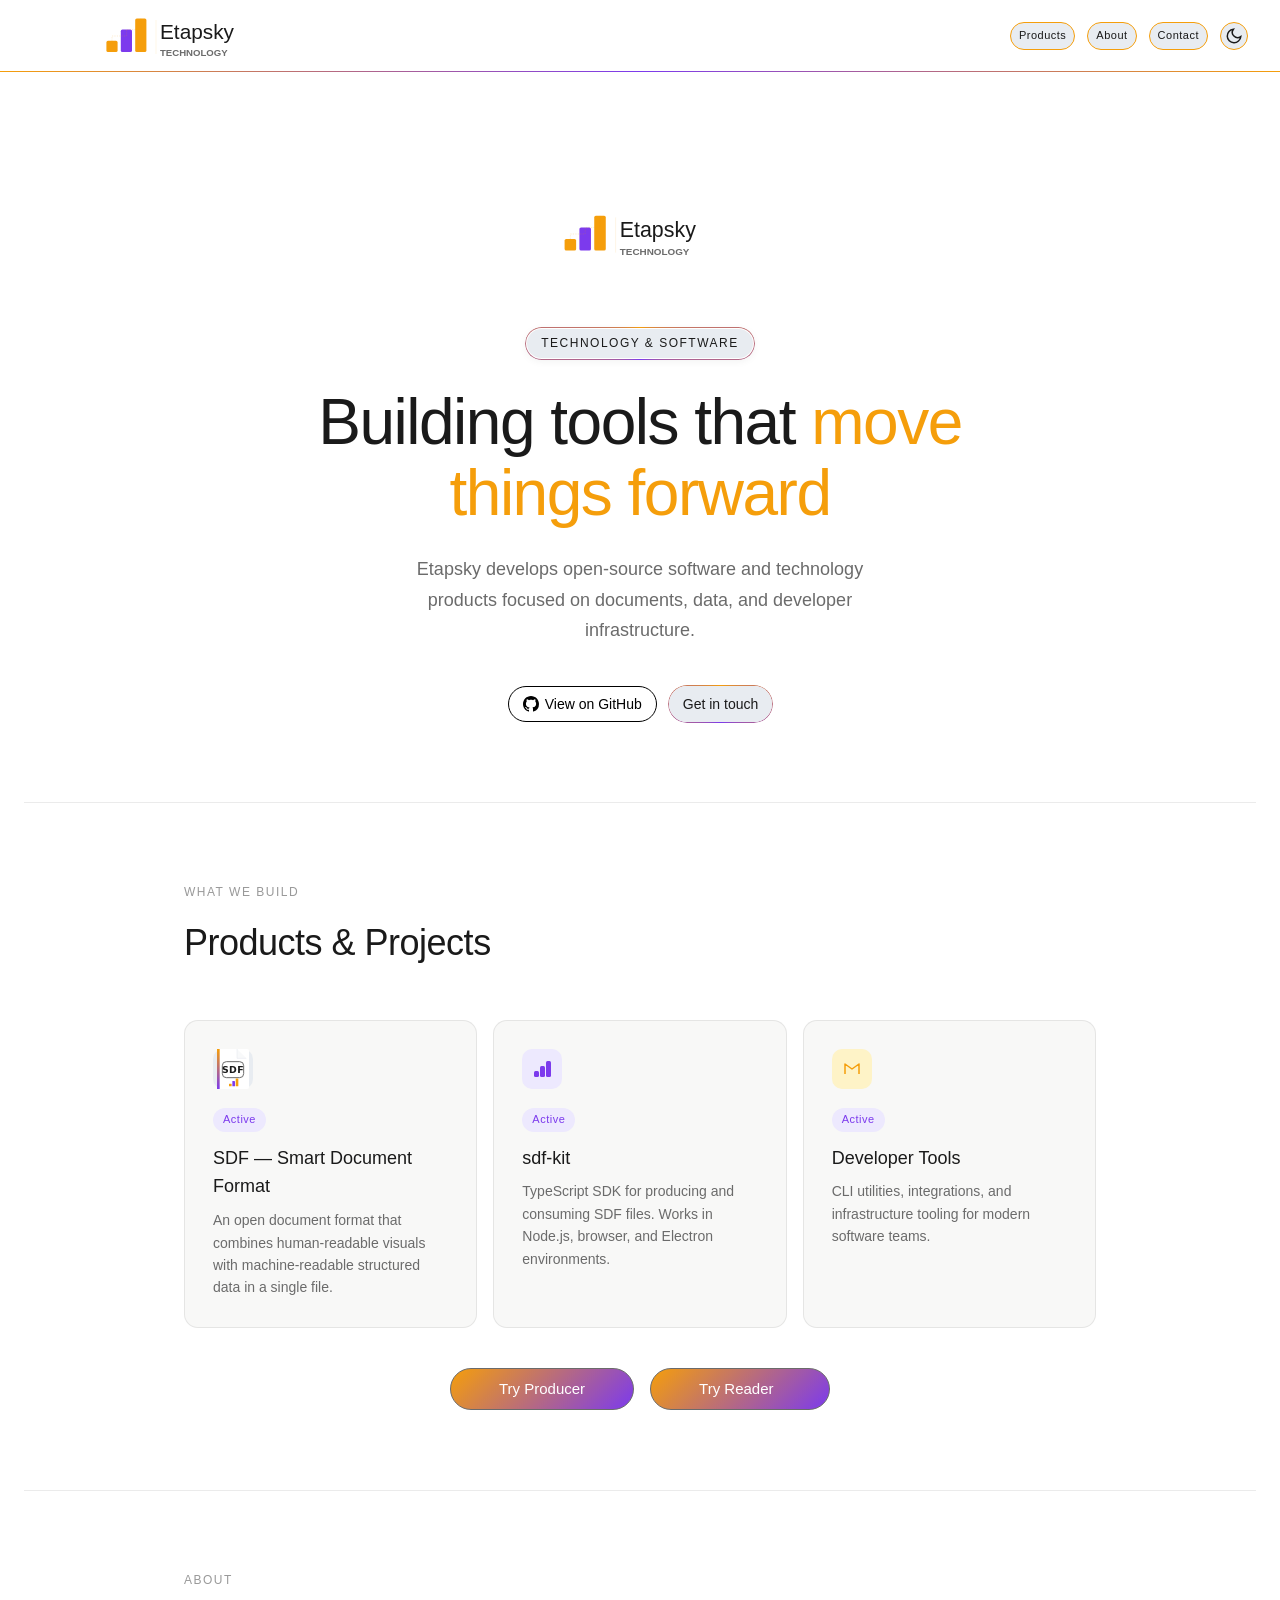
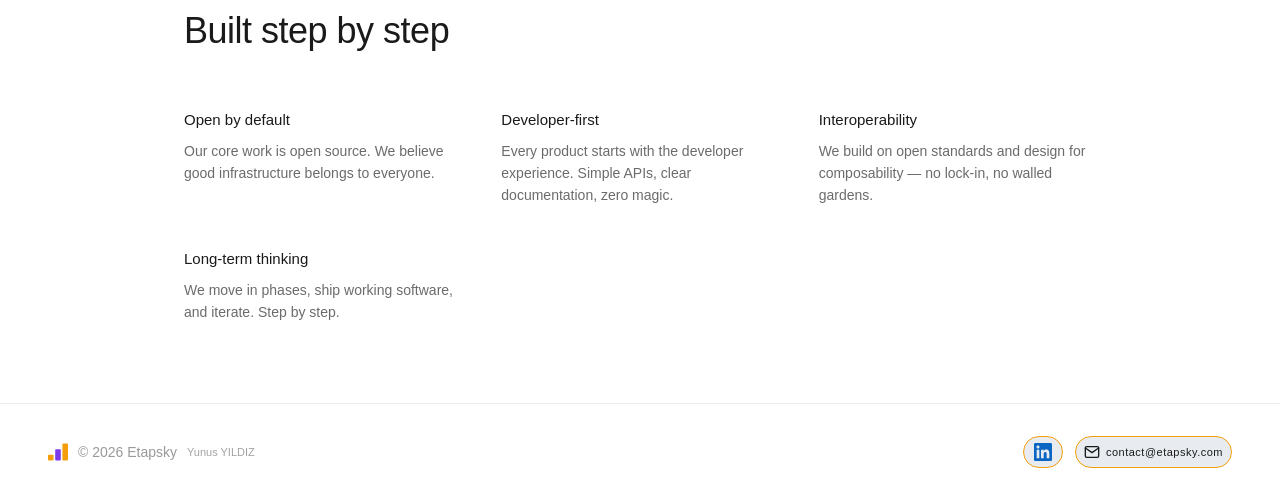
==== index.html @ ba8ec23f "feat: remove trade mark" ====
<!DOCTYPE html>
<html lang="en">
<head>
    <meta charset="UTF-8">
    <meta name="viewport" content="width=device-width, initial-scale=1.0">
    <link rel="icon" href="./assets/etapsky_mark.svg" type="image/svg+xml">
    <title>Etapsky — Technology</title>
    <script>
      (function(){var d=document.documentElement,k='etapsky-theme',s=localStorage.getItem(k),p=window.matchMedia('(prefers-color-scheme: dark)').matches;d.setAttribute('data-theme',s||(p?'dark':'light'));})();
    </script>
    <style>
        *, *::before, *::after { box-sizing: border-box; margin: 0; padding: 0; }

        @property --badge-angle {
            syntax: '<angle>';
            initial-value: 0deg;
            inherits: false;
        }

        :root {
            /* Brand: Yellow + Black + Violet */
            --primary: #F59E0B;
            --primary-light: #FEF3C7;
            --secondary: #7C3AED;
            --secondary-light: #EDE9FE;
            --accent: #0f0f0f;
            --gradient: linear-gradient(135deg, #F59E0B 0%, #7C3AED 100%);
            --gradient-subtle: linear-gradient(135deg, #FEF3C7 0%, #EDE9FE 100%);
            --brand-bg: #e8ecf1;
            --text: #1a1a1a;
            --text-secondary: #6b6b6b;
            --text-tertiary: #999;
            --border: rgba(0,0,0,0.08);
            --bg: #ffffff;
            --bg-secondary: #f8f8f7;
        }

        html[data-theme="dark"] {
            --primary: #FBBF24;
            --primary-light: #451A03;
            --secondary: #A78BFA;
            --secondary-light: #2E1065;
            --accent: #fafafa;
            --gradient: linear-gradient(135deg, #FBBF24 0%, #A78BFA 100%);
            --gradient-subtle: linear-gradient(135deg, #451A03 0%, #2E1065 100%);
            --brand-bg: #2a3142;
            --text: #e8e8e6;
            --text-secondary: #a0a09a;
            --text-tertiary: #666;
            --border: rgba(255,255,255,0.08);
            --bg: #111110;
            --bg-secondary: #1a1a19;
        }

        body {
            font-family: -apple-system, BlinkMacSystemFont, "Segoe UI", Helvetica, Arial, sans-serif;
            background: var(--bg);
            color: var(--text);
            line-height: 1.6;
            -webkit-font-smoothing: antialiased;
        }

        a { color: var(--primary); text-decoration: none; }
        a:hover { opacity: 0.8; }

        /* NAV */
        nav {
            display: flex;
            align-items: center;
            justify-content: space-between;
            padding: 0 32px;
            height: 72px;
            position: sticky;
            top: 0;
            background: transparent;
            z-index: 10;
        }
        nav::after {
            content: '';
            position: absolute;
            bottom: 0;
            left: 0;
            right: 0;
            height: 1px;
            background: linear-gradient(90deg, var(--primary), var(--secondary), var(--primary));
        }

        .nav-logo {
            display: flex;
            align-items: center;
            height: 120px;
            max-width: 280px;
        }
        .hero-logo {
            max-width: 280px;
            margin: 0 auto 32px;
            transform: translateX(-12px);
        }
        .hero-logo img {
            width: 100%;
            height: auto;
            display: block;
        }
        .nav-logo img,
        .nav-logo svg {
            height: 100%;
            width: auto;
            display: block;
        }

        .nav-wordmark {
            font-size: 18px;
            font-weight: 500;
            color: var(--text);
            letter-spacing: -0.3px;
        }
        .nav-tagline {
            font-size: 11px;
            font-weight: 500;
            letter-spacing: 1.5px;
            text-transform: uppercase;
            color: var(--text-tertiary);
            margin-left: 2px;
        }

        .nav-links {
            display: flex;
            align-items: center;
            gap: 12px;
        }

        .nav-links a {
            font-size: 11px;
            font-weight: 500;
            letter-spacing: 0.5px;
            color: var(--text);
            background: var(--brand-bg);
            padding: 4px 8px;
            border-radius: 9999px;
            border: 1px solid var(--primary);
            text-decoration: none;
            transition: border-color 0.15s, color 0.15s;
        }
        .nav-links a:hover {
            border-color: var(--secondary);
            color: var(--primary);
        }

        .theme-toggle {
            display: flex;
            align-items: center;
            justify-content: center;
            width: 28px;
            height: 28px;
            padding: 0;
            border: 1px solid var(--primary);
            border-radius: 9999px;
            background: var(--brand-bg);
            color: var(--text);
            cursor: pointer;
            transition: border-color 0.15s, color 0.15s;
        }
        .theme-toggle:hover {
            border-color: var(--secondary);
            color: var(--primary);
        }
        .theme-toggle svg {
            width: 18px;
            height: 18px;
        }
        .theme-toggle .icon-sun { display: none; }
        .theme-toggle .icon-moon { display: block; }
        html[data-theme="dark"] .theme-toggle .icon-sun { display: block; }
        html[data-theme="dark"] .theme-toggle .icon-moon { display: none; }

        .nav-cta {
            font-size: 11px;
            font-weight: 500;
            letter-spacing: 0.5px;
            color: var(--text) !important;
            background: var(--brand-bg) !important;
            padding: 4px 8px;
            border-radius: 9999px;
            border: 1px solid var(--primary);
            text-decoration: none;
            transition: border-color 0.15s, color 0.15s;
        }

        .nav-cta:hover {
            border-color: var(--secondary) !important;
            color: var(--primary) !important;
            opacity: 1;
        }

        /* HERO */
        .hero {
            max-width: 760px;
            margin: 0 auto;
            padding: 100px 24px 80px;
            text-align: center;
        }

        .hero-badge-wrap {
            display: inline-block;
            position: relative;
            margin-bottom: 28px;
            padding: 1px;
            border-radius: 99px;
            background: var(--bg);
            appearance: none;
            outline: none;
            box-shadow: 0 2px 8px rgba(0,0,0,0.06);
        }
        .hero-badge-wrap::before {
            content: '';
            position: absolute;
            inset: -1px;
            border-radius: 99px;
            padding: 1px;
            box-sizing: border-box;
            background: conic-gradient(from var(--badge-angle), var(--primary), var(--secondary), var(--primary));
            -webkit-mask: linear-gradient(#fff 0 0) content-box, linear-gradient(#fff 0 0);
            -webkit-mask-composite: xor;
            mask: linear-gradient(#fff 0 0) content-box, linear-gradient(#fff 0 0);
            mask-composite: exclude;
            animation: badge-border-flow 6s ease-in-out infinite;
            z-index: 0;
        }
        .hero-badge-wrap:focus {
            outline: none;
        }
        .hero-badge {
            position: relative;
            z-index: 1;
            display: inline-block;
            font-size: 12px;
            font-weight: 500;
            letter-spacing: 1.5px;
            text-transform: uppercase;
            color: var(--text);
            background: var(--brand-bg);
            padding: 5px 14px;
            border-radius: 99px;
            border: none;
            appearance: none;
            outline: none;
        }
        .hero-badge:focus {
            outline: none;
        }
        html[data-theme="dark"] .hero-badge-wrap {
            box-shadow: 0 2px 8px rgba(0,0,0,0.2);
        }
        @keyframes badge-border-flow {
            0% { transform: rotate(0deg); --badge-angle: 0deg; }
            30% { transform: rotate(360deg); --badge-angle: 0deg; }
            60% { transform: rotate(360deg); --badge-angle: 360deg; }
            100% { transform: rotate(720deg); --badge-angle: 720deg; }
        }

        .hero h1 {
            font-size: clamp(36px, 6vw, 64px);
            font-weight: 500;
            line-height: 1.12;
            letter-spacing: -1.5px;
            color: var(--text);
            margin-bottom: 24px;
        }

        .hero h1 span { color: var(--primary); }

        .hero p {
            font-size: 18px;
            color: var(--text-secondary);
            max-width: 520px;
            margin: 0 auto 40px;
            line-height: 1.7;
        }

        .hero-actions {
            display: flex;
            gap: 12px;
            justify-content: center;
            flex-wrap: wrap;
        }

        .btn-primary {
            display: inline-flex;
            align-items: center;
            gap: 6px;
            font-size: 14px;
            font-weight: 500;
            color: var(--bg);
            background: var(--gradient);
            padding: 6px 14px;
            border-radius: 9999px;
        }
        .btn-github {
            color: #000;
            background: #fff;
            border: 1px solid #000;
        }
        .btn-github svg { fill: #000; }
        .btn-github:hover {
            color: #000;
            background: #f5f5f5;
            border-color: #000;
        }
        html[data-theme="dark"] .btn-github {
            color: #fff;
            background: #1a1a1a;
            border-color: #fff;
        }
        html[data-theme="dark"] .btn-github svg { fill: #fff; }
        html[data-theme="dark"] .btn-github:hover {
            color: #fff;
            background: #2a2a2a;
            border-color: #fff;
        }

        .btn-secondary-wrap {
            display: inline-flex;
            position: relative;
        }
        .btn-secondary-wrap::before {
            content: '';
            position: absolute;
            inset: -1px;
            border-radius: 9999px;
            padding: 1px;
            box-sizing: border-box;
            background: conic-gradient(var(--primary), var(--secondary), var(--primary));
            -webkit-mask: linear-gradient(#fff 0 0) content-box, linear-gradient(#fff 0 0);
            -webkit-mask-composite: xor;
            mask: linear-gradient(#fff 0 0) content-box, linear-gradient(#fff 0 0);
            mask-composite: exclude;
            z-index: 0;
        }
        .btn-secondary {
            position: relative;
            z-index: 1;
            display: inline-flex;
            align-items: center;
            gap: 6px;
            font-size: 14px;
            font-weight: 400;
            color: var(--text);
            background: var(--brand-bg);
            border: none;
            padding: 6px 14px;
            border-radius: 9999px;
            text-decoration: none;
        }
        .btn-secondary:hover {
            color: var(--primary);
        }

        /* PRODUCTS */
        .section {
            max-width: 960px;
            margin: 0 auto;
            padding: 80px 24px;
        }

        .section-label {
            font-size: 12px;
            font-weight: 500;
            letter-spacing: 1.5px;
            text-transform: uppercase;
            color: var(--text-tertiary);
            margin-bottom: 12px;
        }

        .section-title {
            font-size: clamp(24px, 4vw, 36px);
            font-weight: 500;
            letter-spacing: -0.5px;
            margin-bottom: 48px;
            color: var(--text);
        }

        .products-grid {
            display: grid;
            grid-template-columns: repeat(auto-fit, minmax(280px, 1fr));
            gap: 16px;
        }

        .product-card {
            border: 1px solid var(--border);
            border-radius: 14px;
            padding: 28px;
            background: var(--bg-secondary);
            transition: border-color 0.15s;
        }

        .product-card:hover { border-color: var(--primary); }

        .product-icon {
            width: 40px;
            height: 40px;
            border-radius: 10px;
            margin-bottom: 16px;
            display: flex;
            align-items: center;
            justify-content: center;
        }

        .product-icon.primary { background: var(--primary-light); }
        .product-icon.secondary  { background: var(--secondary-light); }
        .product-icon.product-icon-sdf { background: var(--brand-bg); }

        .product-tag {
            display: inline-block;
            font-size: 11px;
            font-weight: 500;
            letter-spacing: 0.5px;
            padding: 3px 10px;
            border-radius: 99px;
            margin-bottom: 12px;
        }

        .product-tag.soon {
            background: var(--bg);
            border: 1px solid var(--border);
            color: var(--text-tertiary);
        }

        .product-tag.active {
            background: var(--secondary-light);
            color: var(--secondary);
        }

        .product-card h3 {
            font-size: 18px;
            font-weight: 500;
            margin-bottom: 8px;
            color: var(--text);
        }

        .product-card p {
            font-size: 14px;
            color: var(--text-secondary);
            line-height: 1.6;
        }

        .products-actions {
            margin-top: 40px;
            display: flex;
            gap: 16px;
            justify-content: center;
            flex-wrap: wrap;
        }

        .products-actions .btn-demo {
            padding: 8px 48px;
            font-size: 15px;
            font-weight: 500;
            min-width: 180px;
            border: 1px solid var(--text-secondary);
        }

        /* DIVIDER */
        .divider {
            border: none;
            border-top: 1px solid var(--border);
            margin: 0 24px;
        }

        /* VALUES */
        .values-grid {
            display: grid;
            grid-template-columns: repeat(auto-fit, minmax(220px, 1fr));
            gap: 40px;
        }

        .value h4 {
            font-size: 15px;
            font-weight: 500;
            margin-bottom: 8px;
            color: var(--text);
        }

        .value p {
            font-size: 14px;
            color: var(--text-secondary);
            line-height: 1.6;
        }

        /* FOOTER */
        footer {
            border-top: 1px solid var(--border);
            padding: 32px 48px;
            display: flex;
            align-items: center;
            justify-content: space-between;
            flex-wrap: wrap;
            gap: 16px;
        }

        .footer-left {
            display: flex;
            align-items: center;
            gap: 10px;
            font-size: 14px;
            color: var(--text-tertiary);
        }
        .footer-by {
            font-size: 11px;
            font-weight: 400;
            opacity: 0.9;
        }

        .footer-links {
            display: flex;
            gap: 12px;
        }

        .footer-links a {
            display: inline-flex;
            align-items: center;
            gap: 6px;
            font-size: 11px;
            font-weight: 500;
            letter-spacing: 0.5px;
            color: var(--text);
            background: var(--brand-bg);
            padding: 4px 8px;
            border-radius: 9999px;
            border: 1px solid var(--primary);
            text-decoration: none;
            transition: border-color 0.15s, color 0.15s;
        }
        .footer-links a:hover {
            border-color: var(--secondary);
            color: var(--primary);
        }
        .footer-link-icon {
            padding: 6px 10px !important;
        }
        .footer-link-linkedin:hover {
            color: var(--text) !important;
        }
        .footer-link-linkedin svg {
            flex-shrink: 0;
        }

        @media (max-width: 600px) {
            nav { padding: 10px 16px; }
            .nav-logo { max-width: 200px; }
            .nav-logo img,
            .nav-logo svg { height: 100%; }
            .nav-links { display: flex; gap: 12px; }
            .nav-links a[href="#products"],
            .nav-links a[href="#about"] { display: none; }
            footer { padding: 24px 20px; }
        }
    </style>
</head>
<body>

<!-- NAV -->
<nav>
    <div class="nav-logo">
        <img src="./assets/etapsky_logo.svg" alt="Etapsky" />
    </div>
    <div class="nav-links">
        <a href="#products">Products</a>
        <a href="#about">About</a>
        <a href="mailto:contact@etapsky.com" class="nav-cta" target="_blank" rel="noopener noreferrer">Contact</a>
        <button type="button" class="theme-toggle" aria-label="Toggle dark mode">
            <svg class="icon-sun" viewBox="0 0 24 24" fill="none" stroke="currentColor" stroke-width="2" stroke-linecap="round">
                <circle cx="12" cy="12" r="4"/>
                <path d="M12 2v2M12 20v2M4.93 4.93l1.41 1.41M17.66 17.66l1.41 1.41M2 12h2M20 12h2M6.34 17.66l-1.41 1.41M19.07 4.93l-1.41 1.41"/>
            </svg>
            <svg class="icon-moon" viewBox="0 0 24 24" fill="none" stroke="currentColor" stroke-width="2" stroke-linecap="round">
                <path d="M21 12.79A9 9 0 1 1 11.21 3 7 7 0 0 0 21 12.79z"/>
            </svg>
        </button>
    </div>
</nav>

<!-- HERO -->
<section class="hero">
    <div class="hero-logo">
        <img src="./assets/etapsky_logo.svg" alt="Etapsky" />
    </div>
    <div class="hero-badge-wrap"><div class="hero-badge">Technology & Software</div></div>
    <h1>Building tools that <span>move things forward</span></h1>
    <p>Etapsky develops open-source software and technology products focused on documents, data, and developer infrastructure.</p>
    <div class="hero-actions">
        <a href="https://github.com/etapsky" class="btn-primary btn-github" target="_blank" rel="noopener noreferrer">
            <svg width="16" height="16" viewBox="0 0 16 16" fill="currentColor"><path d="M8 0C3.58 0 0 3.58 0 8c0 3.54 2.29 6.53 5.47 7.59.4.07.55-.17.55-.38 0-.19-.01-.82-.01-1.49-2.01.37-2.53-.49-2.69-.94-.09-.23-.48-.94-.82-1.13-.28-.15-.68-.52-.01-.53.63-.01 1.08.58 1.23.82.72 1.21 1.87.87 2.33.66.07-.52.28-.87.51-1.07-1.78-.2-3.64-.89-3.64-3.95 0-.87.31-1.59.82-2.15-.08-.2-.36-1.02.08-2.12 0 0 .67-.21 2.2.82.64-.18 1.32-.27 2-.27.68 0 1.36.09 2 .27 1.53-1.04 2.2-.82 2.2-.82.44 1.1.16 1.92.08 2.12.51.56.82 1.27.82 2.15 0 3.07-1.87 3.75-3.65 3.95.29.25.54.73.54 1.48 0 1.07-.01 1.93-.01 2.2 0 .21.15.46.55.38A8.013 8.013 0 0016 8c0-4.42-3.58-8-8-8z"/></svg>
            View on GitHub
        </a>
        <span class="btn-secondary-wrap"><a href="mailto:contact@etapsky.com" class="btn-secondary" target="_blank" rel="noopener noreferrer">Get in touch</a></span>
    </div>
</section>

<hr class="divider">

<!-- PRODUCTS -->
<section class="section" id="products">
    <div class="section-label">What we build</div>
    <div class="section-title">Products & Projects</div>
    <div class="products-grid">

        <div class="product-card">
            <div class="product-icon product-icon-sdf">
                <img src="assets/sdf_icon.svg" alt="SDF" width="32" height="40" />
            </div>
            <span class="product-tag active">Active</span>
            <h3>SDF — Smart Document Format</h3>
            <p>An open document format that combines human-readable visuals with machine-readable structured data in a single file.</p>
        </div>

        <div class="product-card">
            <div class="product-icon secondary">
                <svg width="20" height="20" viewBox="0 0 20 20" fill="none">
                    <rect x="2" y="12" width="5" height="6" rx="1.5" fill="var(--secondary)"/>
                    <rect x="8" y="7" width="5" height="11" rx="1.5" fill="var(--secondary)"/>
                    <rect x="14" y="2" width="5" height="16" rx="1.5" fill="var(--secondary)"/>
                </svg>
            </div>
            <span class="product-tag active">Active</span>
            <h3>sdf-kit</h3>
            <p>TypeScript SDK for producing and consuming SDF files. Works in Node.js, browser, and Electron environments.</p>
        </div>

        <div class="product-card">
            <div class="product-icon primary">
                <svg width="20" height="20" viewBox="0 0 20 20" fill="none">
                    <polyline points="3,15 3,5 10,10 17,5 17,15" stroke="var(--primary)" stroke-width="1.5" stroke-linejoin="round" fill="none"/>
                </svg>
            </div>
            <span class="product-tag active">Active</span>
            <h3>Developer Tools</h3>
            <p>CLI utilities, integrations, and infrastructure tooling for modern software teams.</p>
        </div>

    </div>
    <div class="products-actions">
        <a href="/sdf/demo-web/" class="btn-primary btn-demo" target="_blank" rel="noopener noreferrer">Try Producer</a>
        <a href="/sdf/demo-reader/" class="btn-primary btn-demo" target="_blank" rel="noopener noreferrer">Try Reader</a>
    </div>
</section>

<hr class="divider">

<!-- ABOUT -->
<section class="section" id="about">
    <div class="section-label">About</div>
    <div class="section-title">Built step by step</div>
    <div class="values-grid">
        <div class="value">
            <h4>Open by default</h4>
            <p>Our core work is open source. We believe good infrastructure belongs to everyone.</p>
        </div>
        <div class="value">
            <h4>Developer-first</h4>
            <p>Every product starts with the developer experience. Simple APIs, clear documentation, zero magic.</p>
        </div>
        <div class="value">
            <h4>Interoperability</h4>
            <p>We build on open standards and design for composability — no lock-in, no walled gardens.</p>
        </div>
        <div class="value">
            <h4>Long-term thinking</h4>
            <p>We move in phases, ship working software, and iterate. Step by step.</p>
        </div>
    </div>
</section>

<!-- FOOTER -->
<footer>
    <div class="footer-left">
        <img src="./assets/etapsky_mark.svg" alt="" width="20" height="20" />
        © 2026 Etapsky <span class="footer-by">Yunus YILDIZ</span>
    </div>
    <div class="footer-links">
        <a href="https://www.linkedin.com/company/etapsky" target="_blank" rel="noopener noreferrer" class="footer-link-icon footer-link-linkedin" aria-label="LinkedIn">
            <svg width="18" height="18" viewBox="0 0 24 24" fill="#0A66C2"><path d="M20.447 20.452h-3.554v-5.569c0-1.328-.027-3.037-1.852-3.037-1.853 0-2.136 1.445-2.136 2.939v5.667H9.351V9h3.414v1.561h.046c.477-.9 1.637-1.85 3.37-1.85 3.601 0 4.267 2.37 4.267 5.455v6.286zM5.337 7.433c-1.144 0-2.063-.926-2.063-2.065 0-1.138.92-2.063 2.063-2.063 1.14 0 2.064.925 2.064 2.063 0 1.139-.925 2.065-2.064 2.065zm1.782 13.019H3.555V9h3.564v11.452zM22.225 0H1.771C.792 0 0 .774 0 1.729v20.542C0 23.227.792 24 1.771 24h20.451C23.2 24 24 23.227 24 22.271V1.729C24 .774 23.2 0 22.222 0h.003z"/></svg>
        </a>
        <a href="mailto:contact@etapsky.com" target="_blank" rel="noopener noreferrer">
            <svg width="16" height="16" viewBox="0 0 24 24" fill="none" stroke="currentColor" stroke-width="2" stroke-linecap="round" stroke-linejoin="round"><path d="M4 4h16c1.1 0 2 .9 2 2v12c0 1.1-.9 2-2 2H4c-1.1 0-2-.9-2-2V6c0-1.1.9-2 2-2z"/><polyline points="22,6 12,13 2,6"/></svg>
            contact@etapsky.com
        </a>
    </div>
</footer>

<script>
(function() {
    var key = 'etapsky-theme';
    function getStored() { return localStorage.getItem(key); }
    function setStored(v) { localStorage.setItem(key, v); }
    function prefersDark() { return window.matchMedia('(prefers-color-scheme: dark)').matches; }
    function apply(v) {
        document.documentElement.setAttribute('data-theme', v || (prefersDark() ? 'dark' : 'light'));
    }
    var stored = getStored();
    apply(stored || (prefersDark() ? 'dark' : 'light'));
    document.querySelector('.theme-toggle').addEventListener('click', function() {
        var next = document.documentElement.getAttribute('data-theme') === 'dark' ? 'light' : 'dark';
        apply(next);
        setStored(next);
    });
})();
</script>
</body>
</html>
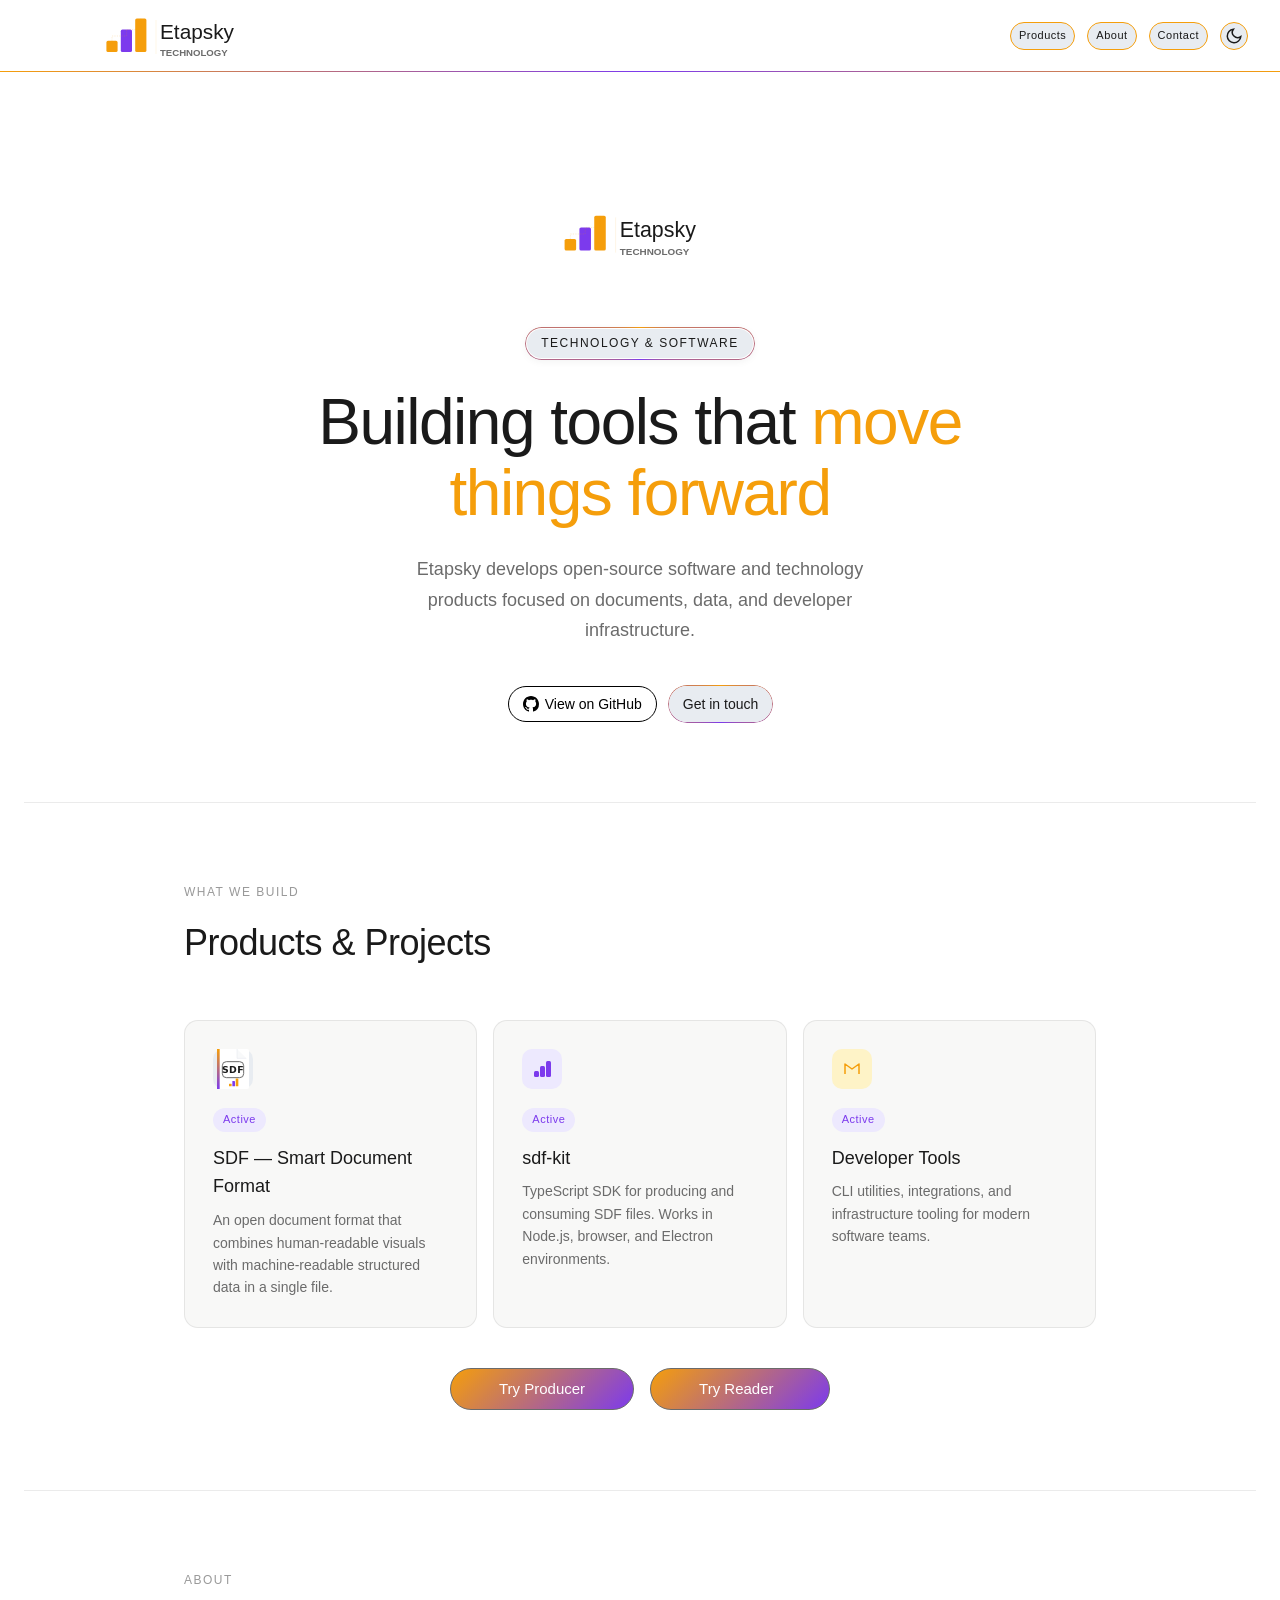
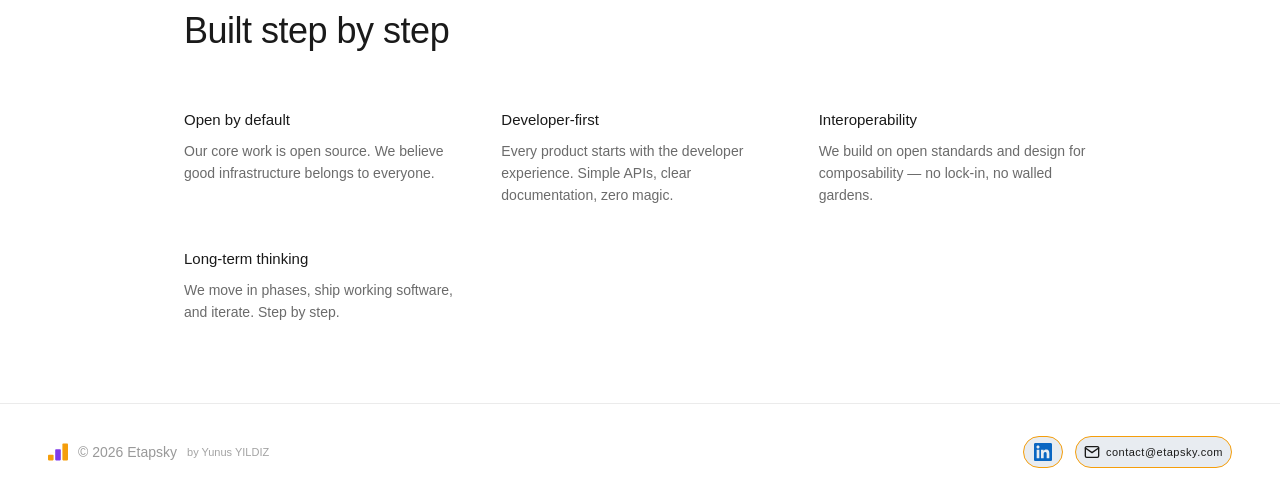
==== commit c2cb11db: "feat: demo web demo reader" ====
--- a/index.html
+++ b/index.html
@@ -639,8 +639,8 @@
 
     </div>
     <div class="products-actions">
-        <a href="/sdf/demo-web/" class="btn-primary btn-demo" target="_blank" rel="noopener noreferrer">Try Producer</a>
-        <a href="/sdf/demo-reader/" class="btn-primary btn-demo" target="_blank" rel="noopener noreferrer">Try Reader</a>
+        <a href="sdf/demo-web/" class="btn-primary btn-demo" target="_blank" rel="noopener noreferrer">Try Producer</a>
+        <a href="sdf/demo-reader/" class="btn-primary btn-demo" target="_blank" rel="noopener noreferrer">Try Reader</a>
     </div>
 </section>
 
@@ -674,7 +674,7 @@
 <footer>
     <div class="footer-left">
         <img src="./assets/etapsky_mark.svg" alt="" width="20" height="20" />
-        © 2026 Etapsky <span class="footer-by">Yunus YILDIZ</span>
+        © 2026 Etapsky <span class="footer-by">by Yunus YILDIZ</span>
     </div>
     <div class="footer-links">
         <a href="https://www.linkedin.com/company/etapsky" target="_blank" rel="noopener noreferrer" class="footer-link-icon footer-link-linkedin" aria-label="LinkedIn">
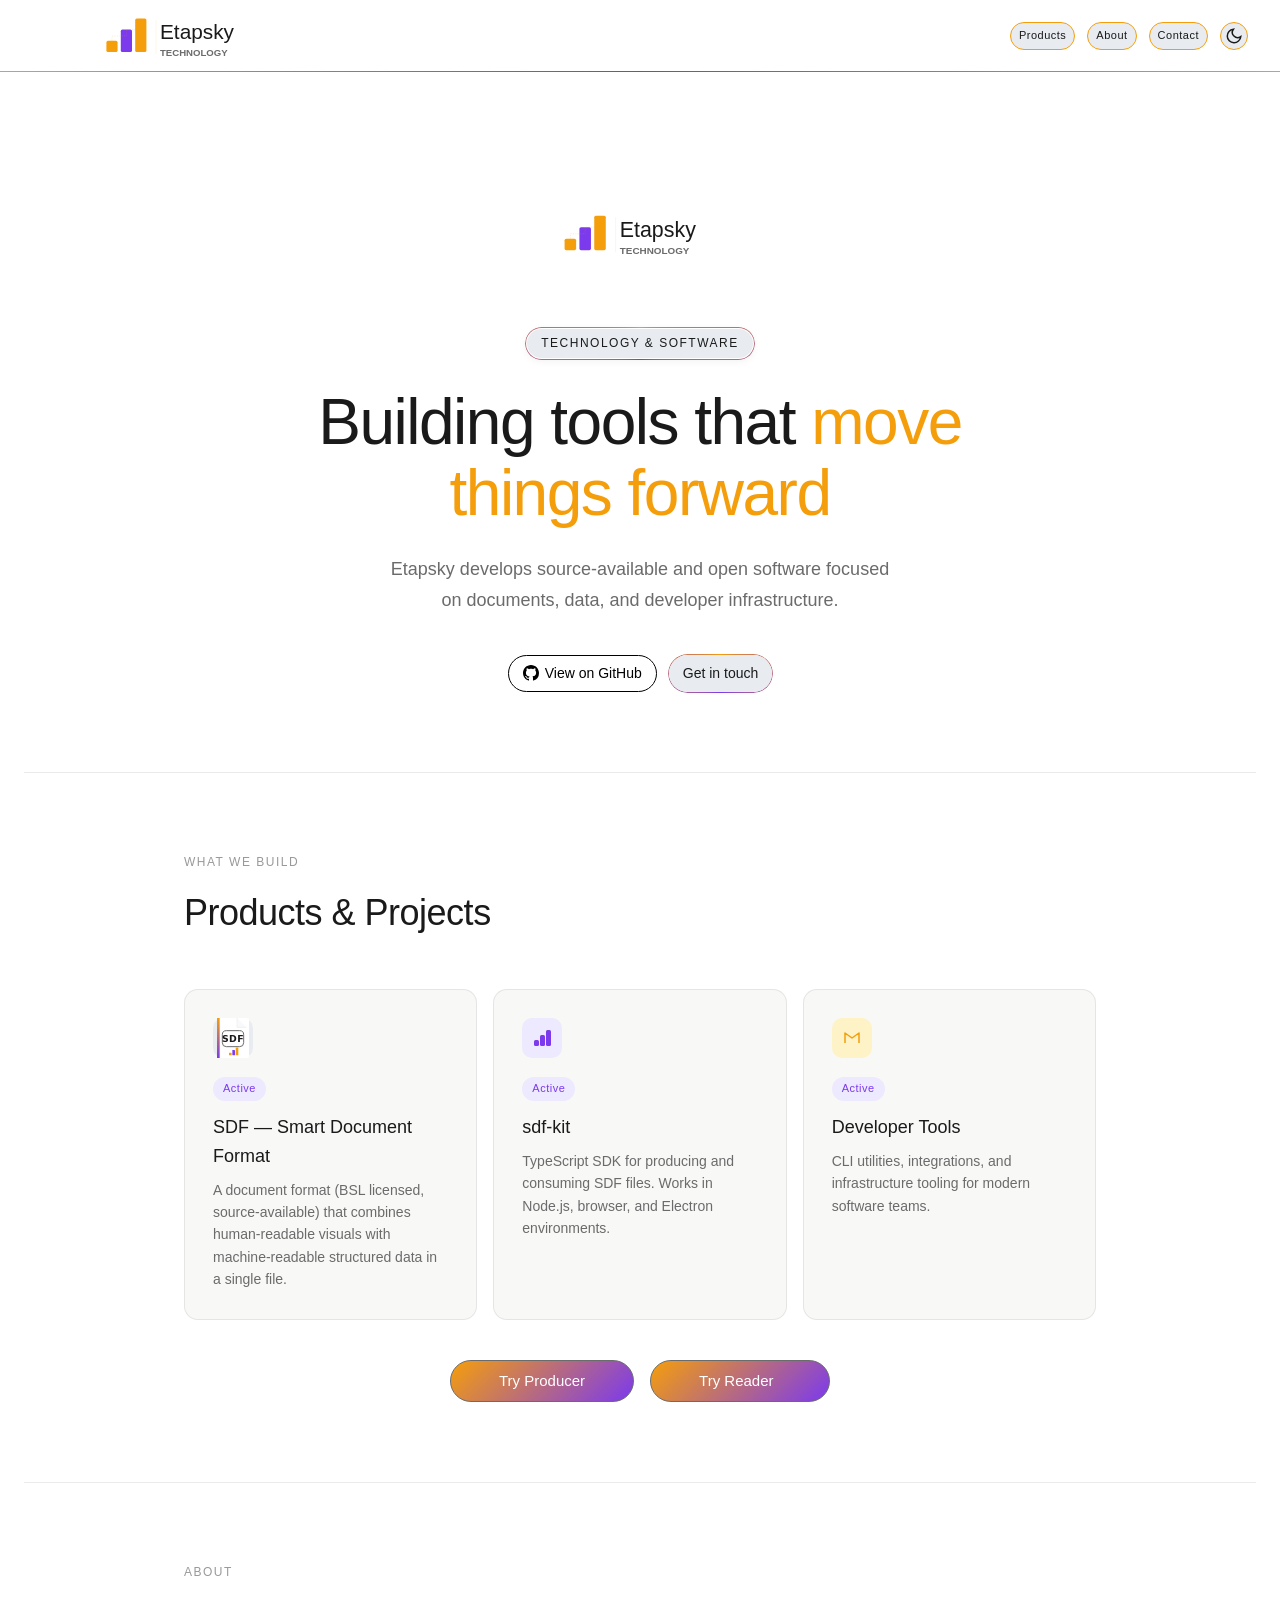
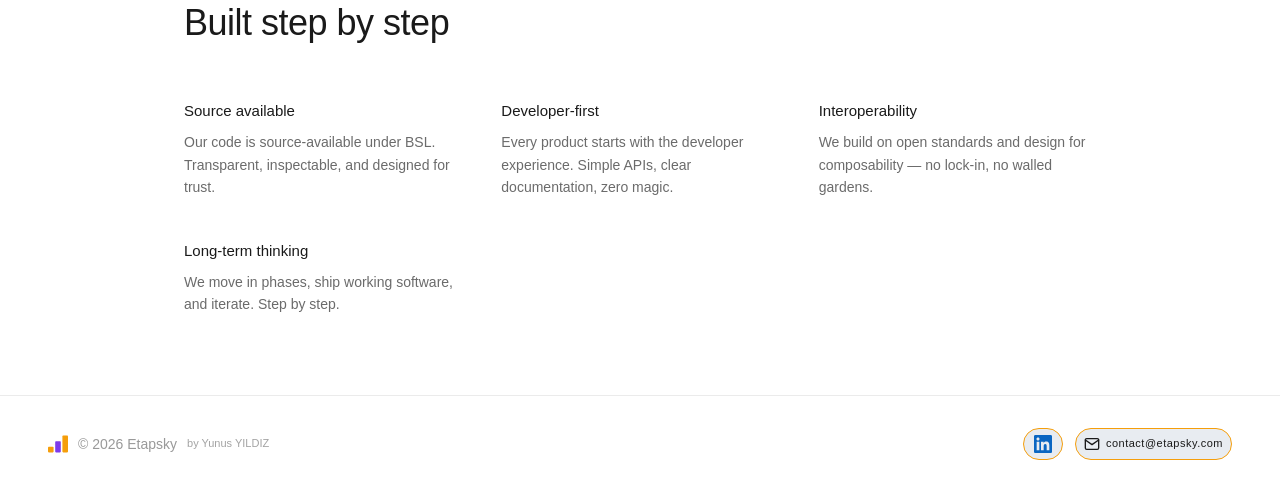
==== commit c5e208d6: "feat: dark mode logo -source available about us" ====
--- a/index.html
+++ b/index.html
@@ -96,7 +96,8 @@
             margin: 0 auto 32px;
             transform: translateX(-12px);
         }
-        .hero-logo img {
+        .hero-logo img,
+        .hero-logo svg {
             width: 100%;
             height: auto;
             display: block;
@@ -544,6 +545,10 @@
             flex-shrink: 0;
         }
 
+        /* Logo SVG text colors for theme */
+        .etapsky-logo-svg .logo-text-etapsky { fill: var(--text); }
+        .etapsky-logo-svg .logo-text-technology { fill: var(--text-secondary); }
+
         @media (max-width: 600px) {
             nav { padding: 10px 16px; }
             .nav-logo { max-width: 200px; }
@@ -561,7 +566,17 @@
 <!-- NAV -->
 <nav>
     <div class="nav-logo">
-        <img src="./assets/etapsky_logo.svg" alt="Etapsky" />
+        <svg class="etapsky-logo-svg" viewBox="0 0 680 300" xmlns="http://www.w3.org/2000/svg" role="img" aria-label="Etapsky">
+            <g transform="translate(186, 90)">
+                <rect x="0" y="72" width="28" height="28" rx="4" fill="#F59E0B"/>
+                <rect x="36" y="44" width="28" height="56" rx="4" fill="#7C3AED"/>
+                <rect x="72" y="16" width="28" height="84" rx="4" fill="#F59E0B"/>
+                <polyline points="14,72 14,60 50,60 50,44 86,44 86,16" fill="none" stroke="#F59E0B" stroke-width="1.5" stroke-opacity="0.3" stroke-dasharray="3 3"/>
+            </g>
+            <line x1="310" y1="110" x2="310" y2="195" stroke="#F59E0B" stroke-width="1" stroke-opacity="0.25"/>
+            <text class="logo-text-etapsky" x="320" y="158" font-family="-apple-system, BlinkMacSystemFont, 'Segoe UI', sans-serif" font-size="52" font-weight="500">Etapsky</text>
+            <text class="logo-text-technology" x="320" y="200" font-family="-apple-system, BlinkMacSystemFont, 'Segoe UI', sans-serif" font-size="24" font-weight="600">TECHNOLOGY</text>
+        </svg>
     </div>
     <div class="nav-links">
         <a href="#products">Products</a>
@@ -582,11 +597,21 @@
 <!-- HERO -->
 <section class="hero">
     <div class="hero-logo">
-        <img src="./assets/etapsky_logo.svg" alt="Etapsky" />
+        <svg class="etapsky-logo-svg" viewBox="0 0 680 300" xmlns="http://www.w3.org/2000/svg" role="img" aria-label="Etapsky">
+            <g transform="translate(186, 90)">
+                <rect x="0" y="72" width="28" height="28" rx="4" fill="#F59E0B"/>
+                <rect x="36" y="44" width="28" height="56" rx="4" fill="#7C3AED"/>
+                <rect x="72" y="16" width="28" height="84" rx="4" fill="#F59E0B"/>
+                <polyline points="14,72 14,60 50,60 50,44 86,44 86,16" fill="none" stroke="#F59E0B" stroke-width="1.5" stroke-opacity="0.3" stroke-dasharray="3 3"/>
+            </g>
+            <line x1="310" y1="110" x2="310" y2="195" stroke="#F59E0B" stroke-width="1" stroke-opacity="0.25"/>
+            <text class="logo-text-etapsky" x="320" y="158" font-family="-apple-system, BlinkMacSystemFont, 'Segoe UI', sans-serif" font-size="52" font-weight="500">Etapsky</text>
+            <text class="logo-text-technology" x="320" y="200" font-family="-apple-system, BlinkMacSystemFont, 'Segoe UI', sans-serif" font-size="24" font-weight="600">TECHNOLOGY</text>
+        </svg>
     </div>
     <div class="hero-badge-wrap"><div class="hero-badge">Technology & Software</div></div>
     <h1>Building tools that <span>move things forward</span></h1>
-    <p>Etapsky develops open-source software and technology products focused on documents, data, and developer infrastructure.</p>
+    <p>Etapsky develops source-available and open software focused on documents, data, and developer infrastructure.</p>
     <div class="hero-actions">
         <a href="https://github.com/etapsky" class="btn-primary btn-github" target="_blank" rel="noopener noreferrer">
             <svg width="16" height="16" viewBox="0 0 16 16" fill="currentColor"><path d="M8 0C3.58 0 0 3.58 0 8c0 3.54 2.29 6.53 5.47 7.59.4.07.55-.17.55-.38 0-.19-.01-.82-.01-1.49-2.01.37-2.53-.49-2.69-.94-.09-.23-.48-.94-.82-1.13-.28-.15-.68-.52-.01-.53.63-.01 1.08.58 1.23.82.72 1.21 1.87.87 2.33.66.07-.52.28-.87.51-1.07-1.78-.2-3.64-.89-3.64-3.95 0-.87.31-1.59.82-2.15-.08-.2-.36-1.02.08-2.12 0 0 .67-.21 2.2.82.64-.18 1.32-.27 2-.27.68 0 1.36.09 2 .27 1.53-1.04 2.2-.82 2.2-.82.44 1.1.16 1.92.08 2.12.51.56.82 1.27.82 2.15 0 3.07-1.87 3.75-3.65 3.95.29.25.54.73.54 1.48 0 1.07-.01 1.93-.01 2.2 0 .21.15.46.55.38A8.013 8.013 0 0016 8c0-4.42-3.58-8-8-8z"/></svg>
@@ -610,7 +635,7 @@
             </div>
             <span class="product-tag active">Active</span>
             <h3>SDF — Smart Document Format</h3>
-            <p>An open document format that combines human-readable visuals with machine-readable structured data in a single file.</p>
+            <p>A document format (BSL licensed, source-available) that combines human-readable visuals with machine-readable structured data in a single file.</p>
         </div>
 
         <div class="product-card">
@@ -652,8 +677,8 @@
     <div class="section-title">Built step by step</div>
     <div class="values-grid">
         <div class="value">
-            <h4>Open by default</h4>
-            <p>Our core work is open source. We believe good infrastructure belongs to everyone.</p>
+            <h4>Source available</h4>
+            <p>Our code is source-available under BSL. Transparent, inspectable, and designed for trust.</p>
         </div>
         <div class="value">
             <h4>Developer-first</h4>
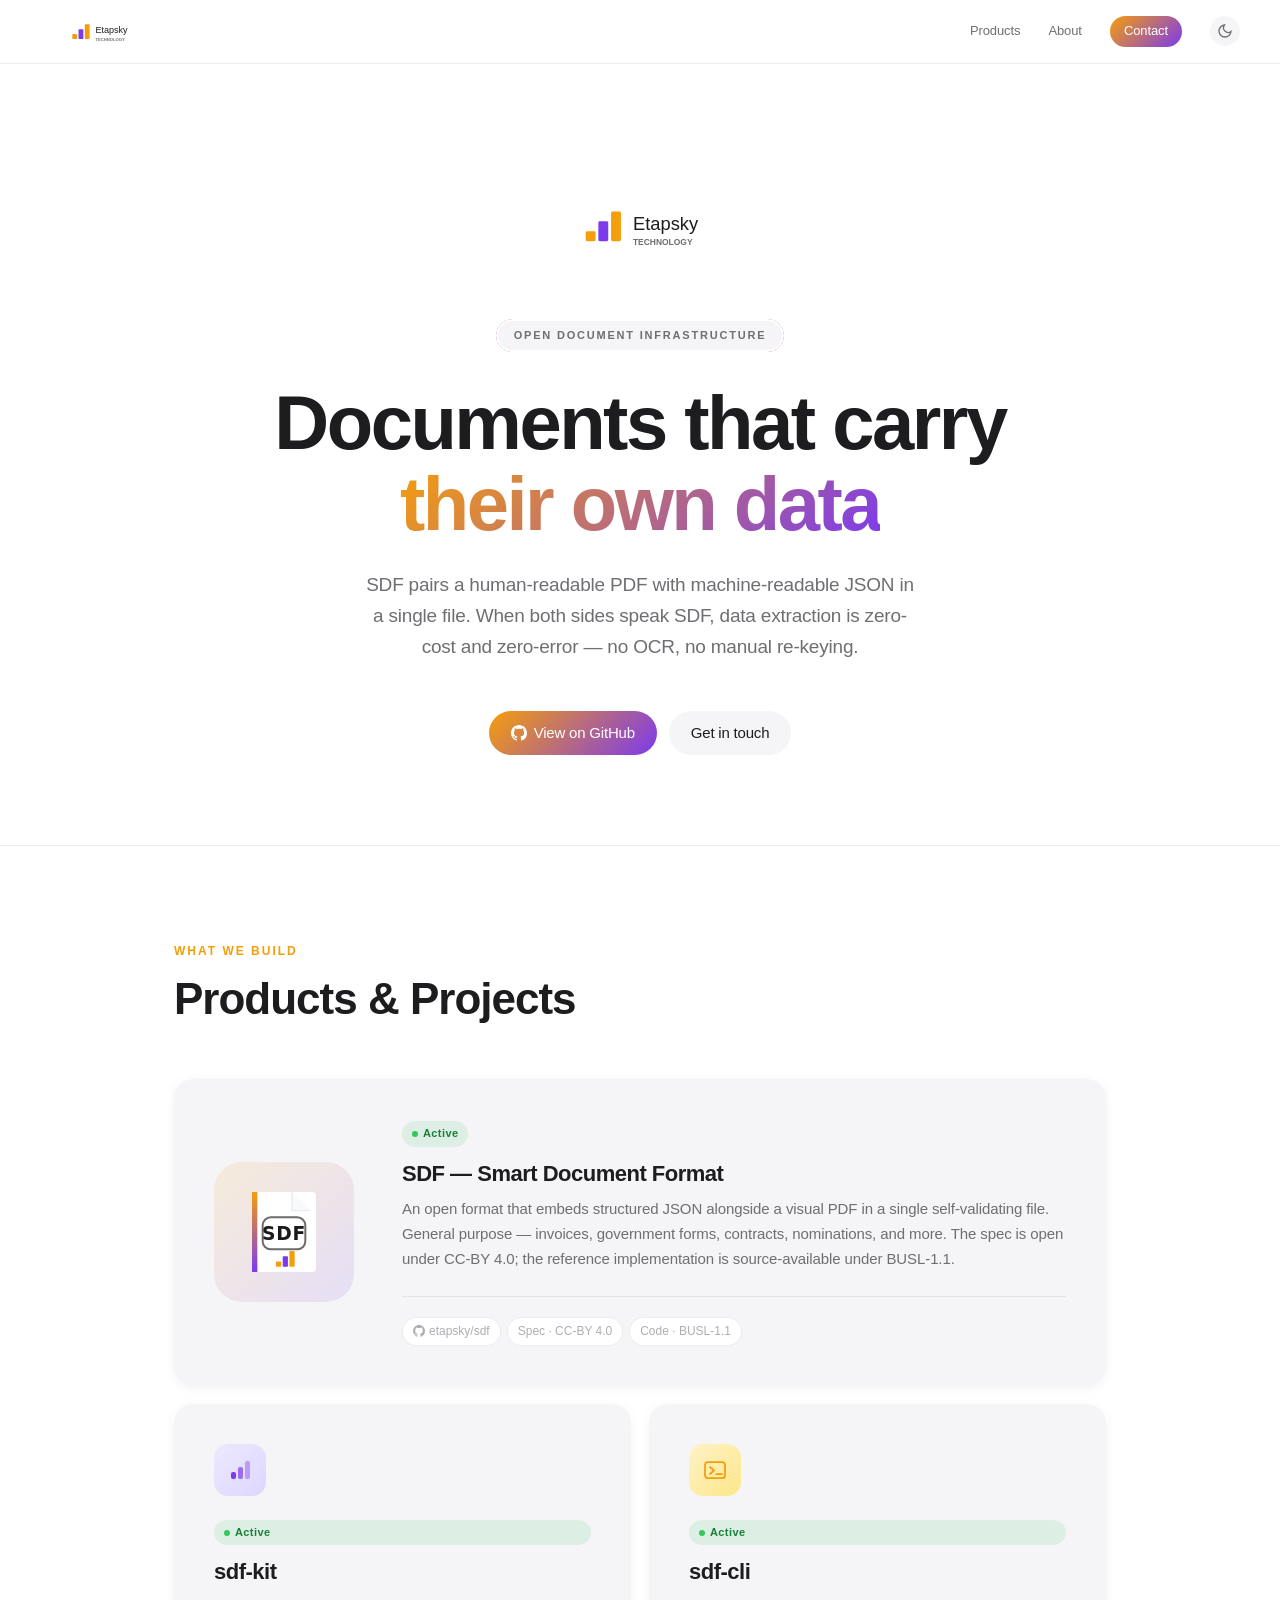
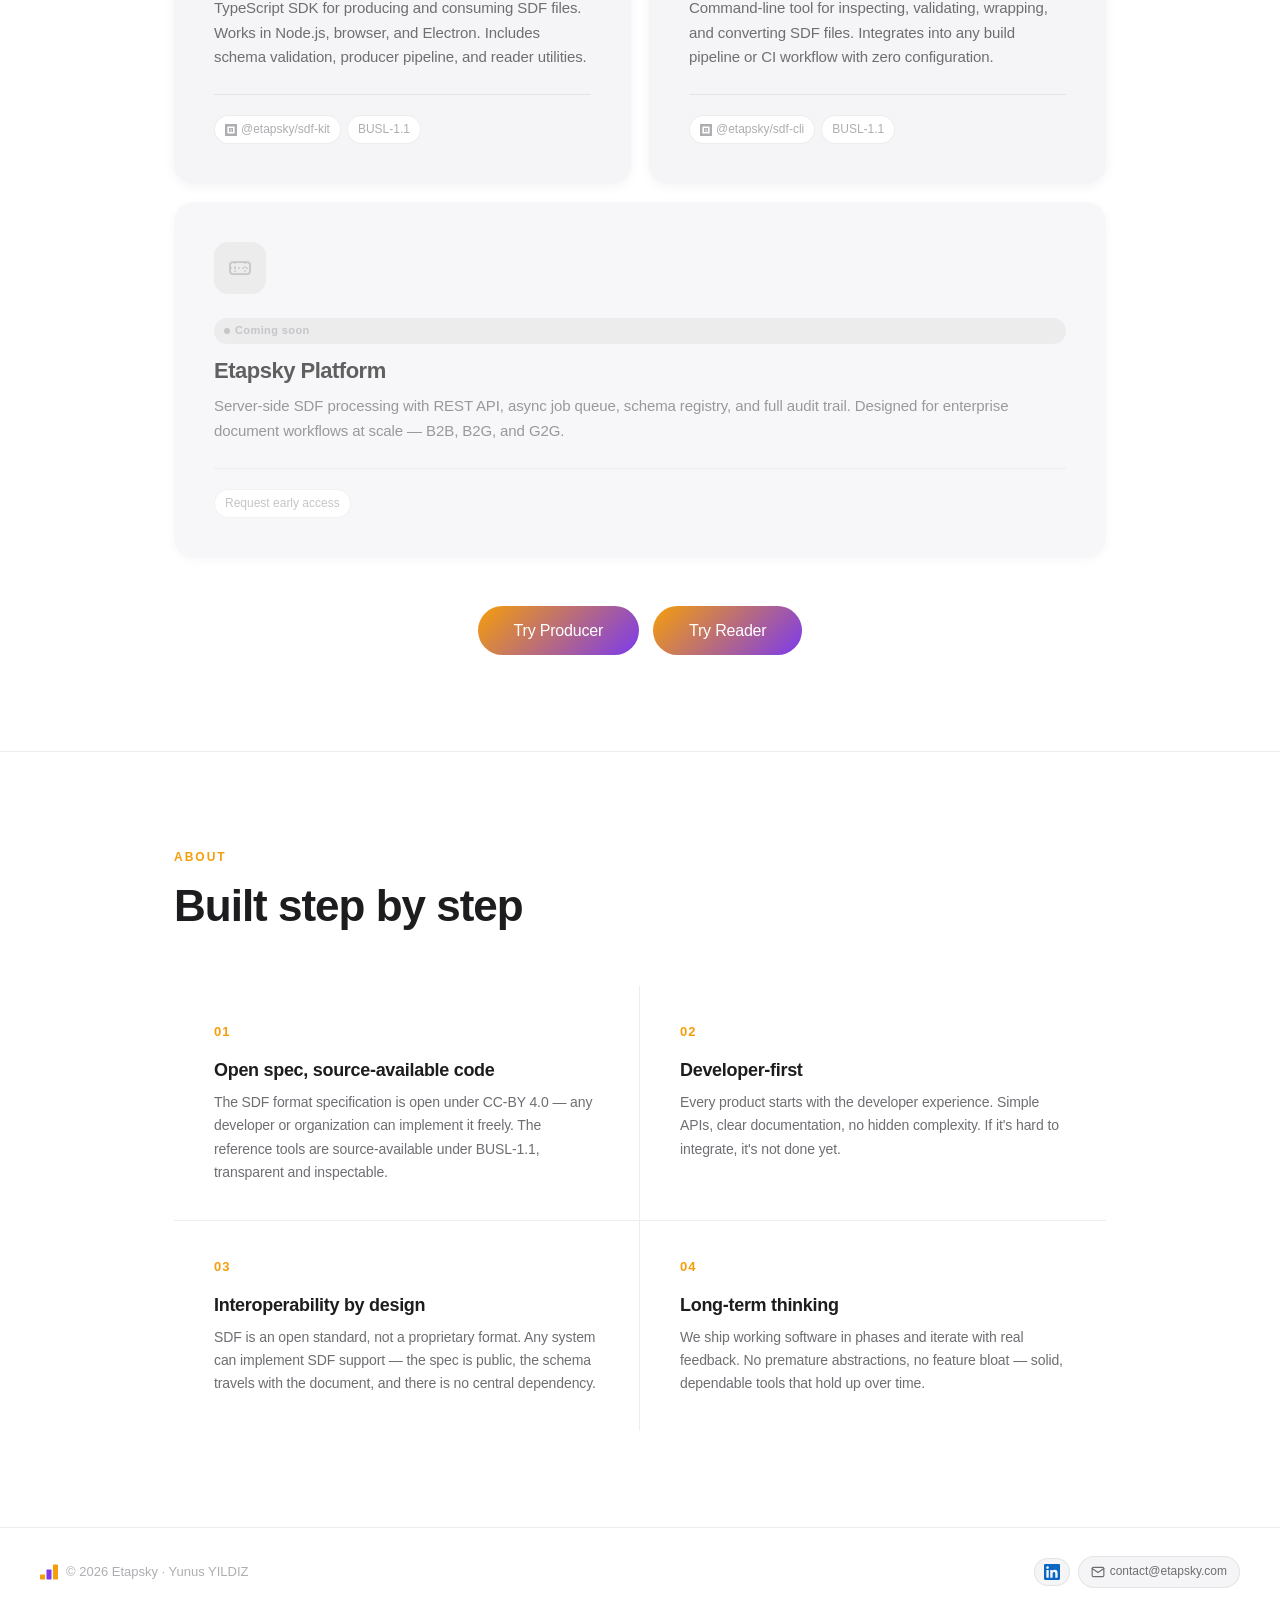
==== commit c590b5cb: "feat: light logo" ====
--- a/index.html
+++ b/index.html
@@ -18,266 +18,215 @@
         }
 
         :root {
-            /* Brand: Yellow + Black + Violet */
-            --primary: #F59E0B;
-            --primary-light: #FEF3C7;
-            --secondary: #7C3AED;
+            --primary:         #F59E0B;
+            --primary-light:   #FEF3C7;
+            --secondary:       #7C3AED;
             --secondary-light: #EDE9FE;
-            --accent: #0f0f0f;
-            --gradient: linear-gradient(135deg, #F59E0B 0%, #7C3AED 100%);
-            --gradient-subtle: linear-gradient(135deg, #FEF3C7 0%, #EDE9FE 100%);
-            --brand-bg: #e8ecf1;
-            --text: #1a1a1a;
-            --text-secondary: #6b6b6b;
-            --text-tertiary: #999;
-            --border: rgba(0,0,0,0.08);
-            --bg: #ffffff;
-            --bg-secondary: #f8f8f7;
+            --gradient:        linear-gradient(135deg, #F59E0B 0%, #7C3AED 100%);
+            --text:            #1d1d1f;
+            --text-secondary:  #6e6e73;
+            --text-tertiary:   #aeaeb2;
+            --border:          rgba(0,0,0,0.07);
+            --bg:              #ffffff;
+            --card-bg:         #f5f5f7;
+            --nav-bg:          rgba(255,255,255,0.82);
+            --shadow-sm:       0 2px 12px rgba(0,0,0,0.05);
+            --shadow-md:       0 8px 40px rgba(0,0,0,0.10);
+            --shadow-lg:       0 20px 60px rgba(0,0,0,0.13);
         }
 
         html[data-theme="dark"] {
-            --primary: #FBBF24;
-            --primary-light: #451A03;
-            --secondary: #A78BFA;
+            --primary:         #FBBF24;
+            --primary-light:   #451A03;
+            --secondary:       #A78BFA;
             --secondary-light: #2E1065;
-            --accent: #fafafa;
-            --gradient: linear-gradient(135deg, #FBBF24 0%, #A78BFA 100%);
-            --gradient-subtle: linear-gradient(135deg, #451A03 0%, #2E1065 100%);
-            --brand-bg: #2a3142;
-            --text: #e8e8e6;
-            --text-secondary: #a0a09a;
-            --text-tertiary: #666;
-            --border: rgba(255,255,255,0.08);
-            --bg: #111110;
-            --bg-secondary: #1a1a19;
+            --gradient:        linear-gradient(135deg, #FBBF24 0%, #A78BFA 100%);
+            --text:            #f5f5f7;
+            --text-secondary:  #98989d;
+            --text-tertiary:   #636366;
+            --border:          rgba(255,255,255,0.08);
+            --bg:              #000000;
+            --card-bg:         #1c1c1e;
+            --nav-bg:          rgba(0,0,0,0.82);
+            --shadow-sm:       0 2px 12px rgba(0,0,0,0.3);
+            --shadow-md:       0 8px 40px rgba(0,0,0,0.5);
+            --shadow-lg:       0 20px 60px rgba(0,0,0,0.6);
         }
 
         body {
-            font-family: -apple-system, BlinkMacSystemFont, "Segoe UI", Helvetica, Arial, sans-serif;
+            font-family: -apple-system, BlinkMacSystemFont, "SF Pro Display", "SF Pro Text", "Segoe UI", Helvetica, Arial, sans-serif;
             background: var(--bg);
             color: var(--text);
             line-height: 1.6;
             -webkit-font-smoothing: antialiased;
+            -moz-osx-font-smoothing: grayscale;
         }
 
         a { color: var(--primary); text-decoration: none; }
-        a:hover { opacity: 0.8; }
-
-        /* NAV */
+        a:hover { opacity: 0.75; }
+
+        /* ── NAV ── */
         nav {
-            display: flex;
-            align-items: center;
-            justify-content: space-between;
-            padding: 0 32px;
-            height: 72px;
             position: sticky;
             top: 0;
-            background: transparent;
-            z-index: 10;
-        }
-        nav::after {
-            content: '';
-            position: absolute;
-            bottom: 0;
-            left: 0;
-            right: 0;
-            height: 1px;
-            background: linear-gradient(90deg, var(--primary), var(--secondary), var(--primary));
+            z-index: 100;
+            display: flex;
+            align-items: center;
+            justify-content: space-between;
+            padding: 0 40px;
+            height: 64px;
+            background: var(--nav-bg);
+            backdrop-filter: saturate(180%) blur(20px);
+            -webkit-backdrop-filter: saturate(180%) blur(20px);
+            border-bottom: 1px solid var(--border);
         }
 
         .nav-logo {
             display: flex;
             align-items: center;
-            height: 120px;
-            max-width: 280px;
-        }
-        .hero-logo {
-            max-width: 280px;
-            margin: 0 auto 32px;
-            transform: translateX(-12px);
-        }
-        .hero-logo img,
-        .hero-logo svg {
-            width: 100%;
-            height: auto;
-            display: block;
-        }
-        .nav-logo img,
-        .nav-logo svg {
+            height: 52px;
+        }
+        .nav-logo picture {
+            display: flex;
+            height: 100%;
+        }
+        .nav-logo img {
             height: 100%;
             width: auto;
             display: block;
         }
 
-        .nav-wordmark {
-            font-size: 18px;
+        .nav-links {
+            display: flex;
+            align-items: center;
+            gap: 28px;
+        }
+
+        .nav-links a {
+            font-size: 13px;
+            font-weight: 400;
+            letter-spacing: -0.1px;
+            color: var(--text-secondary);
+            text-decoration: none;
+            transition: color 0.15s;
+        }
+        .nav-links a:hover { color: var(--text); opacity: 1; }
+
+        .nav-cta {
+            display: inline-flex;
+            align-items: center;
+            font-size: 13px;
             font-weight: 500;
-            color: var(--text);
-            letter-spacing: -0.3px;
-        }
-        .nav-tagline {
-            font-size: 11px;
-            font-weight: 500;
-            letter-spacing: 1.5px;
-            text-transform: uppercase;
-            color: var(--text-tertiary);
-            margin-left: 2px;
-        }
-
-        .nav-links {
-            display: flex;
-            align-items: center;
-            gap: 12px;
-        }
-
-        .nav-links a {
-            font-size: 11px;
-            font-weight: 500;
-            letter-spacing: 0.5px;
-            color: var(--text);
-            background: var(--brand-bg);
-            padding: 4px 8px;
-            border-radius: 9999px;
-            border: 1px solid var(--primary);
-            text-decoration: none;
-            transition: border-color 0.15s, color 0.15s;
-        }
-        .nav-links a:hover {
-            border-color: var(--secondary);
-            color: var(--primary);
-        }
+            color: var(--bg) !important;
+            background: var(--gradient);
+            padding: 5px 14px;
+            border-radius: 980px;
+            transition: opacity 0.15s;
+        }
+        .nav-cta:hover { opacity: 0.85 !important; }
 
         .theme-toggle {
             display: flex;
             align-items: center;
             justify-content: center;
-            width: 28px;
-            height: 28px;
+            width: 30px;
+            height: 30px;
             padding: 0;
-            border: 1px solid var(--primary);
-            border-radius: 9999px;
-            background: var(--brand-bg);
-            color: var(--text);
+            border: none;
+            border-radius: 50%;
+            background: var(--card-bg);
+            color: var(--text-secondary);
             cursor: pointer;
-            transition: border-color 0.15s, color 0.15s;
-        }
-        .theme-toggle:hover {
-            border-color: var(--secondary);
-            color: var(--primary);
-        }
-        .theme-toggle svg {
-            width: 18px;
-            height: 18px;
-        }
-        .theme-toggle .icon-sun { display: none; }
+            transition: background 0.15s, color 0.15s;
+        }
+        .theme-toggle:hover { background: var(--border); color: var(--text); }
+        .theme-toggle svg { width: 16px; height: 16px; }
+        .theme-toggle .icon-sun  { display: none; }
         .theme-toggle .icon-moon { display: block; }
-        html[data-theme="dark"] .theme-toggle .icon-sun { display: block; }
+        html[data-theme="dark"] .theme-toggle .icon-sun  { display: block; }
         html[data-theme="dark"] .theme-toggle .icon-moon { display: none; }
 
-        .nav-cta {
-            font-size: 11px;
-            font-weight: 500;
-            letter-spacing: 0.5px;
-            color: var(--text) !important;
-            background: var(--brand-bg) !important;
-            padding: 4px 8px;
-            border-radius: 9999px;
-            border: 1px solid var(--primary);
-            text-decoration: none;
-            transition: border-color 0.15s, color 0.15s;
-        }
-
-        .nav-cta:hover {
-            border-color: var(--secondary) !important;
-            color: var(--primary) !important;
-            opacity: 1;
-        }
-
-        /* HERO */
+        /* ── HERO ── */
         .hero {
-            max-width: 760px;
+            max-width: 840px;
             margin: 0 auto;
-            padding: 100px 24px 80px;
+            padding: 110px 24px 90px;
             text-align: center;
         }
 
+        /* Badge */
         .hero-badge-wrap {
             display: inline-block;
             position: relative;
-            margin-bottom: 28px;
+            margin-bottom: 32px;
             padding: 1px;
-            border-radius: 99px;
-            background: var(--bg);
-            appearance: none;
-            outline: none;
-            box-shadow: 0 2px 8px rgba(0,0,0,0.06);
+            border-radius: 980px;
         }
         .hero-badge-wrap::before {
             content: '';
             position: absolute;
             inset: -1px;
-            border-radius: 99px;
-            padding: 1px;
-            box-sizing: border-box;
+            border-radius: 980px;
             background: conic-gradient(from var(--badge-angle), var(--primary), var(--secondary), var(--primary));
             -webkit-mask: linear-gradient(#fff 0 0) content-box, linear-gradient(#fff 0 0);
             -webkit-mask-composite: xor;
             mask: linear-gradient(#fff 0 0) content-box, linear-gradient(#fff 0 0);
             mask-composite: exclude;
-            animation: badge-border-flow 6s ease-in-out infinite;
-            z-index: 0;
-        }
-        .hero-badge-wrap:focus {
-            outline: none;
+            animation: badge-spin 6s ease-in-out infinite;
         }
         .hero-badge {
             position: relative;
-            z-index: 1;
             display: inline-block;
-            font-size: 12px;
-            font-weight: 500;
-            letter-spacing: 1.5px;
+            font-size: 11px;
+            font-weight: 600;
+            letter-spacing: 1.8px;
             text-transform: uppercase;
-            color: var(--text);
-            background: var(--brand-bg);
-            padding: 5px 14px;
-            border-radius: 99px;
-            border: none;
-            appearance: none;
-            outline: none;
-        }
-        .hero-badge:focus {
-            outline: none;
-        }
-        html[data-theme="dark"] .hero-badge-wrap {
-            box-shadow: 0 2px 8px rgba(0,0,0,0.2);
-        }
-        @keyframes badge-border-flow {
-            0% { transform: rotate(0deg); --badge-angle: 0deg; }
-            30% { transform: rotate(360deg); --badge-angle: 0deg; }
-            60% { transform: rotate(360deg); --badge-angle: 360deg; }
-            100% { transform: rotate(720deg); --badge-angle: 720deg; }
-        }
-
+            color: var(--text-secondary);
+            background: var(--card-bg);
+            padding: 6px 16px;
+            border-radius: 980px;
+        }
+        @keyframes badge-spin {
+            0%   { --badge-angle: 0deg; }
+            50%  { --badge-angle: 360deg; }
+            100% { --badge-angle: 720deg; }
+        }
+
+        /* Logo */
+        .hero-logo {
+            max-width: 240px;
+            margin: 0 auto 40px;
+        }
+        .hero-logo img { width: 100%; height: auto; display: block; }
+
+        /* Heading */
         .hero h1 {
-            font-size: clamp(36px, 6vw, 64px);
-            font-weight: 500;
-            line-height: 1.12;
-            letter-spacing: -1.5px;
+            font-size: clamp(42px, 7vw, 76px);
+            font-weight: 600;
+            line-height: 1.06;
+            letter-spacing: -2.5px;
             color: var(--text);
             margin-bottom: 24px;
         }
-
-        .hero h1 span { color: var(--primary); }
+        .hero h1 em {
+            font-style: normal;
+            background: var(--gradient);
+            -webkit-background-clip: text;
+            -webkit-text-fill-color: transparent;
+            background-clip: text;
+        }
 
         .hero p {
-            font-size: 18px;
+            font-size: 19px;
+            font-weight: 400;
             color: var(--text-secondary);
-            max-width: 520px;
-            margin: 0 auto 40px;
-            line-height: 1.7;
-        }
-
+            max-width: 560px;
+            margin: 0 auto 48px;
+            line-height: 1.65;
+            letter-spacing: -0.2px;
+        }
+
+        /* Actions */
         .hero-actions {
             display: flex;
             gap: 12px;
@@ -288,209 +237,265 @@
         .btn-primary {
             display: inline-flex;
             align-items: center;
-            gap: 6px;
-            font-size: 14px;
-            font-weight: 500;
-            color: var(--bg);
-            background: var(--gradient);
-            padding: 6px 14px;
-            border-radius: 9999px;
-        }
-        .btn-github {
-            color: #000;
-            background: #fff;
-            border: 1px solid #000;
-        }
-        .btn-github svg { fill: #000; }
-        .btn-github:hover {
-            color: #000;
-            background: #f5f5f5;
-            border-color: #000;
-        }
-        html[data-theme="dark"] .btn-github {
-            color: #fff;
-            background: #1a1a1a;
-            border-color: #fff;
-        }
-        html[data-theme="dark"] .btn-github svg { fill: #fff; }
-        html[data-theme="dark"] .btn-github:hover {
-            color: #fff;
-            background: #2a2a2a;
-            border-color: #fff;
-        }
-
-        .btn-secondary-wrap {
-            display: inline-flex;
-            position: relative;
-        }
-        .btn-secondary-wrap::before {
-            content: '';
-            position: absolute;
-            inset: -1px;
-            border-radius: 9999px;
-            padding: 1px;
-            box-sizing: border-box;
-            background: conic-gradient(var(--primary), var(--secondary), var(--primary));
-            -webkit-mask: linear-gradient(#fff 0 0) content-box, linear-gradient(#fff 0 0);
-            -webkit-mask-composite: xor;
-            mask: linear-gradient(#fff 0 0) content-box, linear-gradient(#fff 0 0);
-            mask-composite: exclude;
-            z-index: 0;
-        }
-        .btn-secondary {
-            position: relative;
-            z-index: 1;
-            display: inline-flex;
-            align-items: center;
-            gap: 6px;
-            font-size: 14px;
-            font-weight: 400;
-            color: var(--text);
-            background: var(--brand-bg);
-            border: none;
-            padding: 6px 14px;
-            border-radius: 9999px;
-            text-decoration: none;
-        }
-        .btn-secondary:hover {
-            color: var(--primary);
-        }
-
-        /* PRODUCTS */
-        .section {
-            max-width: 960px;
-            margin: 0 auto;
-            padding: 80px 24px;
-        }
-
-        .section-label {
-            font-size: 12px;
-            font-weight: 500;
-            letter-spacing: 1.5px;
-            text-transform: uppercase;
-            color: var(--text-tertiary);
-            margin-bottom: 12px;
-        }
-
-        .section-title {
-            font-size: clamp(24px, 4vw, 36px);
-            font-weight: 500;
-            letter-spacing: -0.5px;
-            margin-bottom: 48px;
-            color: var(--text);
-        }
-
-        .products-grid {
-            display: grid;
-            grid-template-columns: repeat(auto-fit, minmax(280px, 1fr));
-            gap: 16px;
-        }
-
-        .product-card {
-            border: 1px solid var(--border);
-            border-radius: 14px;
-            padding: 28px;
-            background: var(--bg-secondary);
-            transition: border-color 0.15s;
-        }
-
-        .product-card:hover { border-color: var(--primary); }
-
-        .product-icon {
-            width: 40px;
-            height: 40px;
-            border-radius: 10px;
-            margin-bottom: 16px;
-            display: flex;
-            align-items: center;
-            justify-content: center;
-        }
-
-        .product-icon.primary { background: var(--primary-light); }
-        .product-icon.secondary  { background: var(--secondary-light); }
-        .product-icon.product-icon-sdf { background: var(--brand-bg); }
-
-        .product-tag {
-            display: inline-block;
-            font-size: 11px;
-            font-weight: 500;
-            letter-spacing: 0.5px;
-            padding: 3px 10px;
-            border-radius: 99px;
-            margin-bottom: 12px;
-        }
-
-        .product-tag.soon {
-            background: var(--bg);
-            border: 1px solid var(--border);
-            color: var(--text-tertiary);
-        }
-
-        .product-tag.active {
-            background: var(--secondary-light);
-            color: var(--secondary);
-        }
-
-        .product-card h3 {
-            font-size: 18px;
-            font-weight: 500;
-            margin-bottom: 8px;
-            color: var(--text);
-        }
-
-        .product-card p {
-            font-size: 14px;
-            color: var(--text-secondary);
-            line-height: 1.6;
-        }
-
-        .products-actions {
-            margin-top: 40px;
-            display: flex;
-            gap: 16px;
-            justify-content: center;
-            flex-wrap: wrap;
-        }
-
-        .products-actions .btn-demo {
-            padding: 8px 48px;
+            gap: 7px;
             font-size: 15px;
             font-weight: 500;
-            min-width: 180px;
-            border: 1px solid var(--text-secondary);
-        }
-
-        /* DIVIDER */
+            color: #fff;
+            background: var(--gradient);
+            padding: 10px 22px;
+            border-radius: 980px;
+            letter-spacing: -0.2px;
+            transition: opacity 0.15s, transform 0.15s;
+        }
+        .btn-primary:hover { opacity: 0.88; transform: translateY(-1px); }
+
+        .btn-ghost {
+            display: inline-flex;
+            align-items: center;
+            gap: 7px;
+            font-size: 15px;
+            font-weight: 500;
+            color: var(--text);
+            background: var(--card-bg);
+            padding: 10px 22px;
+            border-radius: 980px;
+            letter-spacing: -0.2px;
+            transition: background 0.15s, transform 0.15s;
+        }
+        .btn-ghost:hover { background: var(--border); opacity: 1; transform: translateY(-1px); }
+
+        /* ── DIVIDER ── */
         .divider {
             border: none;
             border-top: 1px solid var(--border);
-            margin: 0 24px;
-        }
-
-        /* VALUES */
+        }
+
+        /* ── SECTION WRAPPER ── */
+        .section {
+            max-width: 980px;
+            margin: 0 auto;
+            padding: 96px 24px;
+        }
+
+        .section-eyebrow {
+            font-size: 12px;
+            font-weight: 600;
+            letter-spacing: 2px;
+            text-transform: uppercase;
+            color: var(--primary);
+            margin-bottom: 14px;
+        }
+
+        .section-title {
+            font-size: clamp(28px, 4vw, 44px);
+            font-weight: 600;
+            letter-spacing: -1px;
+            color: var(--text);
+            margin-bottom: 56px;
+            line-height: 1.1;
+        }
+
+        /* ── PRODUCT CARDS ── */
+        .products-grid {
+            display: grid;
+            grid-template-columns: repeat(2, 1fr);
+            gap: 18px;
+        }
+
+        .product-card {
+            background: var(--card-bg);
+            border-radius: 20px;
+            padding: 40px;
+            box-shadow: var(--shadow-sm);
+            transition: transform 0.3s cubic-bezier(0.34,1.56,0.64,1), box-shadow 0.3s ease;
+            display: flex;
+            flex-direction: column;
+        }
+        .product-card:hover {
+            transform: translateY(-5px);
+            box-shadow: var(--shadow-md);
+        }
+        .product-card.card-featured {
+            grid-column: 1 / -1;
+            flex-direction: row;
+            gap: 48px;
+            align-items: center;
+        }
+        .product-card.card-soon {
+            opacity: 0.7;
+        }
+        .product-card.card-soon:hover {
+            transform: none;
+            box-shadow: var(--shadow-sm);
+        }
+
+        .card-featured .card-body { flex: 1; }
+        .card-featured .card-visual {
+            flex-shrink: 0;
+            width: 140px;
+            height: 140px;
+            border-radius: 28px;
+            background: linear-gradient(135deg, rgba(245,158,11,0.12) 0%, rgba(124,58,237,0.12) 100%);
+            display: flex;
+            align-items: center;
+            justify-content: center;
+        }
+
+        .product-icon {
+            width: 52px;
+            height: 52px;
+            border-radius: 14px;
+            margin-bottom: 24px;
+            display: flex;
+            align-items: center;
+            justify-content: center;
+            flex-shrink: 0;
+        }
+        .icon-amber    { background: linear-gradient(135deg, #FEF3C7, #FDE68A); }
+        .icon-violet   { background: linear-gradient(135deg, #EDE9FE, #DDD6FE); }
+        .icon-slate    { background: var(--border); }
+
+        html[data-theme="dark"] .icon-amber  { background: linear-gradient(135deg, #451A03, #78350F); }
+        html[data-theme="dark"] .icon-violet { background: linear-gradient(135deg, #2E1065, #4C1D95); }
+
+        .product-tag {
+            display: inline-flex;
+            align-items: center;
+            gap: 5px;
+            font-size: 11px;
+            font-weight: 600;
+            letter-spacing: 0.4px;
+            padding: 4px 10px;
+            border-radius: 980px;
+            margin-bottom: 14px;
+        }
+        .product-tag::before {
+            content: '';
+            width: 6px;
+            height: 6px;
+            border-radius: 50%;
+            flex-shrink: 0;
+        }
+        .tag-active {
+            background: rgba(52,199,89,0.12);
+            color: #1a7f37;
+        }
+        .tag-active::before { background: #34C759; }
+
+        html[data-theme="dark"] .tag-active {
+            background: rgba(52,199,89,0.15);
+            color: #34C759;
+        }
+
+        .tag-soon {
+            background: var(--border);
+            color: var(--text-tertiary);
+        }
+        .tag-soon::before { background: var(--text-tertiary); }
+
+        .product-card h3 {
+            font-size: 22px;
+            font-weight: 600;
+            letter-spacing: -0.5px;
+            color: var(--text);
+            margin-bottom: 10px;
+            line-height: 1.2;
+        }
+
+        .product-card p {
+            font-size: 15px;
+            color: var(--text-secondary);
+            line-height: 1.65;
+            letter-spacing: -0.1px;
+            flex: 1;
+        }
+
+        .product-meta {
+            display: flex;
+            align-items: center;
+            gap: 6px;
+            margin-top: 24px;
+            padding-top: 20px;
+            border-top: 1px solid var(--border);
+            flex-wrap: wrap;
+        }
+        .product-meta a {
+            display: inline-flex;
+            align-items: center;
+            gap: 4px;
+            font-size: 12px;
+            font-weight: 500;
+            color: var(--text-tertiary);
+            background: var(--bg);
+            border: 1px solid var(--border);
+            padding: 4px 10px;
+            border-radius: 980px;
+            text-decoration: none;
+            transition: color 0.15s, border-color 0.15s;
+            white-space: nowrap;
+        }
+        .product-meta a:hover {
+            color: var(--primary);
+            border-color: var(--primary);
+            opacity: 1;
+        }
+
+        /* CTAs under grid */
+        .products-cta {
+            display: flex;
+            gap: 14px;
+            justify-content: center;
+            flex-wrap: wrap;
+            margin-top: 48px;
+        }
+        .products-cta .btn-primary {
+            padding: 12px 36px;
+            font-size: 16px;
+        }
+
+        /* ── VALUES ── */
         .values-grid {
             display: grid;
-            grid-template-columns: repeat(auto-fit, minmax(220px, 1fr));
-            gap: 40px;
-        }
-
+            grid-template-columns: repeat(2, 1fr);
+            gap: 0;
+        }
+
+        .value {
+            padding: 36px 40px;
+            border-right: 1px solid var(--border);
+            border-bottom: 1px solid var(--border);
+        }
+        .value:nth-child(2n) { border-right: none; }
+        .value:nth-child(3),
+        .value:nth-child(4)  { border-bottom: none; }
+
+        .value-number {
+            font-size: 13px;
+            font-weight: 600;
+            letter-spacing: 1px;
+            color: var(--primary);
+            margin-bottom: 16px;
+            display: block;
+        }
         .value h4 {
-            font-size: 15px;
-            font-weight: 500;
-            margin-bottom: 8px;
+            font-size: 18px;
+            font-weight: 600;
+            letter-spacing: -0.3px;
             color: var(--text);
-        }
-
+            margin-bottom: 10px;
+            line-height: 1.25;
+        }
         .value p {
             font-size: 14px;
             color: var(--text-secondary);
-            line-height: 1.6;
-        }
-
-        /* FOOTER */
+            line-height: 1.65;
+            letter-spacing: -0.1px;
+        }
+
+        /* ── FOOTER ── */
         footer {
             border-top: 1px solid var(--border);
-            padding: 32px 48px;
+            padding: 28px 40px;
             display: flex;
             align-items: center;
             justify-content: space-between;
@@ -501,63 +506,88 @@
         .footer-left {
             display: flex;
             align-items: center;
-            gap: 10px;
-            font-size: 14px;
+            gap: 8px;
+            font-size: 13px;
             color: var(--text-tertiary);
         }
-        .footer-by {
-            font-size: 11px;
-            font-weight: 400;
-            opacity: 0.9;
-        }
 
         .footer-links {
             display: flex;
-            gap: 12px;
-        }
-
+            align-items: center;
+            gap: 8px;
+        }
         .footer-links a {
             display: inline-flex;
             align-items: center;
-            gap: 6px;
-            font-size: 11px;
+            gap: 5px;
+            font-size: 12px;
             font-weight: 500;
-            letter-spacing: 0.5px;
-            color: var(--text);
-            background: var(--brand-bg);
-            padding: 4px 8px;
-            border-radius: 9999px;
-            border: 1px solid var(--primary);
+            color: var(--text-secondary);
+            background: var(--card-bg);
+            border: 1px solid var(--border);
+            padding: 5px 12px;
+            border-radius: 980px;
             text-decoration: none;
-            transition: border-color 0.15s, color 0.15s;
+            transition: color 0.15s, border-color 0.15s;
+            white-space: nowrap;
         }
         .footer-links a:hover {
-            border-color: var(--secondary);
             color: var(--primary);
-        }
-        .footer-link-icon {
-            padding: 6px 10px !important;
-        }
-        .footer-link-linkedin:hover {
-            color: var(--text) !important;
-        }
-        .footer-link-linkedin svg {
-            flex-shrink: 0;
-        }
-
-        /* Logo SVG text colors for theme */
-        .etapsky-logo-svg .logo-text-etapsky { fill: var(--text); }
-        .etapsky-logo-svg .logo-text-technology { fill: var(--text-secondary); }
-
-        @media (max-width: 600px) {
-            nav { padding: 10px 16px; }
-            .nav-logo { max-width: 200px; }
-            .nav-logo img,
-            .nav-logo svg { height: 100%; }
-            .nav-links { display: flex; gap: 12px; }
+            border-color: var(--primary);
+            opacity: 1;
+        }
+        .footer-link-icon { padding: 5px 9px !important; }
+
+        /* ── RESPONSIVE ── */
+
+        /* Tablet: 680–960px */
+        @media (max-width: 960px) {
+            .section { padding: 80px 24px; }
+        }
+
+        /* Tablet narrow: ≤ 680px */
+        @media (max-width: 680px) {
+            nav { padding: 0 20px; height: 56px; }
+            .nav-logo { height: 44px; }
             .nav-links a[href="#products"],
             .nav-links a[href="#about"] { display: none; }
-            footer { padding: 24px 20px; }
+
+            .hero { padding: 80px 20px 64px; }
+            .hero h1 { letter-spacing: -1.5px; }
+            .hero p { font-size: 17px; }
+
+            .products-grid {
+                grid-template-columns: 1fr;
+            }
+            .product-card.card-featured {
+                flex-direction: column;
+                gap: 28px;
+            }
+            .card-featured .card-visual {
+                width: 80px;
+                height: 80px;
+                border-radius: 20px;
+            }
+            .card-featured .card-visual img { width: 44px; height: 44px; }
+
+            .product-card { padding: 28px; }
+            .product-card h3 { font-size: 19px; }
+
+            .values-grid { grid-template-columns: 1fr; }
+            .value { border-right: none; border-bottom: 1px solid var(--border); }
+            .value:last-child { border-bottom: none; }
+            .value { padding: 28px 24px; }
+
+            footer { padding: 24px 20px; flex-direction: column; align-items: flex-start; }
+            .section { padding: 64px 20px; }
+            .section-title { margin-bottom: 36px; }
+        }
+
+        /* Mobile: ≤ 420px */
+        @media (max-width: 420px) {
+            .hero h1 { letter-spacing: -1px; }
+            .btn-primary, .btn-ghost { font-size: 14px; padding: 9px 18px; }
+            .products-cta .btn-primary { padding: 10px 24px; font-size: 14px; }
         }
     </style>
 </head>
@@ -566,22 +596,15 @@
 <!-- NAV -->
 <nav>
     <div class="nav-logo">
-        <svg class="etapsky-logo-svg" viewBox="0 0 680 300" xmlns="http://www.w3.org/2000/svg" role="img" aria-label="Etapsky">
-            <g transform="translate(186, 90)">
-                <rect x="0" y="72" width="28" height="28" rx="4" fill="#F59E0B"/>
-                <rect x="36" y="44" width="28" height="56" rx="4" fill="#7C3AED"/>
-                <rect x="72" y="16" width="28" height="84" rx="4" fill="#F59E0B"/>
-                <polyline points="14,72 14,60 50,60 50,44 86,44 86,16" fill="none" stroke="#F59E0B" stroke-width="1.5" stroke-opacity="0.3" stroke-dasharray="3 3"/>
-            </g>
-            <line x1="310" y1="110" x2="310" y2="195" stroke="#F59E0B" stroke-width="1" stroke-opacity="0.25"/>
-            <text class="logo-text-etapsky" x="320" y="158" font-family="-apple-system, BlinkMacSystemFont, 'Segoe UI', sans-serif" font-size="52" font-weight="500">Etapsky</text>
-            <text class="logo-text-technology" x="320" y="200" font-family="-apple-system, BlinkMacSystemFont, 'Segoe UI', sans-serif" font-size="24" font-weight="600">TECHNOLOGY</text>
-        </svg>
+        <picture>
+            <source srcset="./assets/etapsky_logo_dark.svg" media="(prefers-color-scheme: dark)">
+            <img src="./assets/etapsky_logo.svg" alt="Etapsky">
+        </picture>
     </div>
     <div class="nav-links">
         <a href="#products">Products</a>
         <a href="#about">About</a>
-        <a href="mailto:contact@etapsky.com" class="nav-cta" target="_blank" rel="noopener noreferrer">Contact</a>
+        <a href="mailto:contact@etapsky.com" class="nav-cta">Contact</a>
         <button type="button" class="theme-toggle" aria-label="Toggle dark mode">
             <svg class="icon-sun" viewBox="0 0 24 24" fill="none" stroke="currentColor" stroke-width="2" stroke-linecap="round">
                 <circle cx="12" cy="12" r="4"/>
@@ -597,27 +620,20 @@
 <!-- HERO -->
 <section class="hero">
     <div class="hero-logo">
-        <svg class="etapsky-logo-svg" viewBox="0 0 680 300" xmlns="http://www.w3.org/2000/svg" role="img" aria-label="Etapsky">
-            <g transform="translate(186, 90)">
-                <rect x="0" y="72" width="28" height="28" rx="4" fill="#F59E0B"/>
-                <rect x="36" y="44" width="28" height="56" rx="4" fill="#7C3AED"/>
-                <rect x="72" y="16" width="28" height="84" rx="4" fill="#F59E0B"/>
-                <polyline points="14,72 14,60 50,60 50,44 86,44 86,16" fill="none" stroke="#F59E0B" stroke-width="1.5" stroke-opacity="0.3" stroke-dasharray="3 3"/>
-            </g>
-            <line x1="310" y1="110" x2="310" y2="195" stroke="#F59E0B" stroke-width="1" stroke-opacity="0.25"/>
-            <text class="logo-text-etapsky" x="320" y="158" font-family="-apple-system, BlinkMacSystemFont, 'Segoe UI', sans-serif" font-size="52" font-weight="500">Etapsky</text>
-            <text class="logo-text-technology" x="320" y="200" font-family="-apple-system, BlinkMacSystemFont, 'Segoe UI', sans-serif" font-size="24" font-weight="600">TECHNOLOGY</text>
-        </svg>
-    </div>
-    <div class="hero-badge-wrap"><div class="hero-badge">Technology & Software</div></div>
-    <h1>Building tools that <span>move things forward</span></h1>
-    <p>Etapsky develops source-available and open software focused on documents, data, and developer infrastructure.</p>
+        <picture>
+            <source srcset="./assets/etapsky_logo_dark.svg" media="(prefers-color-scheme: dark)">
+            <img src="./assets/etapsky_logo.svg" alt="Etapsky">
+        </picture>
+    </div>
+    <div class="hero-badge-wrap"><div class="hero-badge">Open Document Infrastructure</div></div>
+    <h1>Documents that carry<br><em>their own data</em></h1>
+    <p>SDF pairs a human-readable PDF with machine-readable JSON in a single file. When both sides speak SDF, data extraction is zero-cost and zero-error — no OCR, no manual re-keying.</p>
     <div class="hero-actions">
-        <a href="https://github.com/etapsky" class="btn-primary btn-github" target="_blank" rel="noopener noreferrer">
+        <a href="https://github.com/etapsky" class="btn-primary" target="_blank" rel="noopener noreferrer">
             <svg width="16" height="16" viewBox="0 0 16 16" fill="currentColor"><path d="M8 0C3.58 0 0 3.58 0 8c0 3.54 2.29 6.53 5.47 7.59.4.07.55-.17.55-.38 0-.19-.01-.82-.01-1.49-2.01.37-2.53-.49-2.69-.94-.09-.23-.48-.94-.82-1.13-.28-.15-.68-.52-.01-.53.63-.01 1.08.58 1.23.82.72 1.21 1.87.87 2.33.66.07-.52.28-.87.51-1.07-1.78-.2-3.64-.89-3.64-3.95 0-.87.31-1.59.82-2.15-.08-.2-.36-1.02.08-2.12 0 0 .67-.21 2.2.82.64-.18 1.32-.27 2-.27.68 0 1.36.09 2 .27 1.53-1.04 2.2-.82 2.2-.82.44 1.1.16 1.92.08 2.12.51.56.82 1.27.82 2.15 0 3.07-1.87 3.75-3.65 3.95.29.25.54.73.54 1.48 0 1.07-.01 1.93-.01 2.2 0 .21.15.46.55.38A8.013 8.013 0 0016 8c0-4.42-3.58-8-8-8z"/></svg>
             View on GitHub
         </a>
-        <span class="btn-secondary-wrap"><a href="mailto:contact@etapsky.com" class="btn-secondary" target="_blank" rel="noopener noreferrer">Get in touch</a></span>
+        <a href="mailto:contact@etapsky.com" class="btn-ghost">Get in touch</a>
     </div>
 </section>
 
@@ -625,47 +641,96 @@
 
 <!-- PRODUCTS -->
 <section class="section" id="products">
-    <div class="section-label">What we build</div>
-    <div class="section-title">Products & Projects</div>
+    <div class="section-eyebrow">What we build</div>
+    <div class="section-title">Products &amp; Projects</div>
+
     <div class="products-grid">
 
+        <!-- SDF — featured card -->
+        <div class="product-card card-featured">
+            <div class="card-visual">
+                <img src="assets/sdf_icon.svg" alt="SDF" width="64" height="80" />
+            </div>
+            <div class="card-body">
+                <span class="product-tag tag-active">Active</span>
+                <h3>SDF — Smart Document Format</h3>
+                <p>An open format that embeds structured JSON alongside a visual PDF in a single self-validating file. General purpose — invoices, government forms, contracts, nominations, and more. The spec is open under CC-BY 4.0; the reference implementation is source-available under BUSL-1.1.</p>
+                <div class="product-meta">
+                    <a href="https://github.com/etapsky/sdf" target="_blank" rel="noopener noreferrer">
+                        <svg width="12" height="12" viewBox="0 0 16 16" fill="currentColor"><path d="M8 0C3.58 0 0 3.58 0 8c0 3.54 2.29 6.53 5.47 7.59.4.07.55-.17.55-.38 0-.19-.01-.82-.01-1.49-2.01.37-2.53-.49-2.69-.94-.09-.23-.48-.94-.82-1.13-.28-.15-.68-.52-.01-.53.63-.01 1.08.58 1.23.82.72 1.21 1.87.87 2.33.66.07-.52.28-.87.51-1.07-1.78-.2-3.64-.89-3.64-3.95 0-.87.31-1.59.82-2.15-.08-.2-.36-1.02.08-2.12 0 0 .67-.21 2.2.82.64-.18 1.32-.27 2-.27.68 0 1.36.09 2 .27 1.53-1.04 2.2-.82 2.2-.82.44 1.1.16 1.92.08 2.12.51.56.82 1.27.82 2.15 0 3.07-1.87 3.75-3.65 3.95.29.25.54.73.54 1.48 0 1.07-.01 1.93-.01 2.2 0 .21.15.46.55.38A8.013 8.013 0 0016 8c0-4.42-3.58-8-8-8z"/></svg>
+                        etapsky/sdf
+                    </a>
+                    <a href="https://github.com/etapsky/sdf/blob/main/spec/SDF_FORMAT.md" target="_blank" rel="noopener noreferrer">Spec · CC-BY 4.0</a>
+                    <a href="https://github.com/etapsky/sdf/blob/main/LICENSE" target="_blank" rel="noopener noreferrer">Code · BUSL-1.1</a>
+                </div>
+            </div>
+        </div>
+
+        <!-- sdf-kit -->
         <div class="product-card">
-            <div class="product-icon product-icon-sdf">
-                <img src="assets/sdf_icon.svg" alt="SDF" width="32" height="40" />
-            </div>
-            <span class="product-tag active">Active</span>
-            <h3>SDF — Smart Document Format</h3>
-            <p>A document format (BSL licensed, source-available) that combines human-readable visuals with machine-readable structured data in a single file.</p>
-        </div>
-
-        <div class="product-card">
-            <div class="product-icon secondary">
-                <svg width="20" height="20" viewBox="0 0 20 20" fill="none">
-                    <rect x="2" y="12" width="5" height="6" rx="1.5" fill="var(--secondary)"/>
-                    <rect x="8" y="7" width="5" height="11" rx="1.5" fill="var(--secondary)"/>
-                    <rect x="14" y="2" width="5" height="16" rx="1.5" fill="var(--secondary)"/>
+            <div class="product-icon icon-violet">
+                <svg width="24" height="24" viewBox="0 0 24 24" fill="none">
+                    <rect x="3" y="14" width="5" height="7" rx="2" fill="#7C3AED"/>
+                    <rect x="10" y="9"  width="5" height="12" rx="2" fill="#7C3AED" opacity="0.7"/>
+                    <rect x="17" y="3"  width="5" height="18" rx="2" fill="#7C3AED" opacity="0.4"/>
                 </svg>
             </div>
-            <span class="product-tag active">Active</span>
+            <span class="product-tag tag-active">Active</span>
             <h3>sdf-kit</h3>
-            <p>TypeScript SDK for producing and consuming SDF files. Works in Node.js, browser, and Electron environments.</p>
+            <p>TypeScript SDK for producing and consuming SDF files. Works in Node.js, browser, and Electron. Includes schema validation, producer pipeline, and reader utilities.</p>
+            <div class="product-meta">
+                <a href="https://www.npmjs.com/package/@etapsky/sdf-kit" target="_blank" rel="noopener noreferrer">
+                    <svg width="12" height="12" viewBox="0 0 24 24" fill="currentColor"><path d="M0 0v24h24V0H0zm19.2 19.2H4.8V4.8h14.4v14.4zM8 8v8h3.2V9.6h1.6V16H16V8H8z"/></svg>
+                    @etapsky/sdf-kit
+                </a>
+                <a href="https://github.com/etapsky/sdf/tree/main/packages/sdf-kit" target="_blank" rel="noopener noreferrer">BUSL-1.1</a>
+            </div>
         </div>
 
+        <!-- sdf-cli -->
         <div class="product-card">
-            <div class="product-icon primary">
-                <svg width="20" height="20" viewBox="0 0 20 20" fill="none">
-                    <polyline points="3,15 3,5 10,10 17,5 17,15" stroke="var(--primary)" stroke-width="1.5" stroke-linejoin="round" fill="none"/>
+            <div class="product-icon icon-amber">
+                <svg width="24" height="24" viewBox="0 0 24 24" fill="none">
+                    <rect x="2" y="4" width="20" height="16" rx="3" stroke="#F59E0B" stroke-width="1.75" fill="none"/>
+                    <polyline points="7,9 11,12.5 7,16" stroke="#F59E0B" stroke-width="1.75" stroke-linecap="round" stroke-linejoin="round"/>
+                    <line x1="13" y1="16" x2="19" y2="16" stroke="#F59E0B" stroke-width="1.75" stroke-linecap="round"/>
                 </svg>
             </div>
-            <span class="product-tag active">Active</span>
-            <h3>Developer Tools</h3>
-            <p>CLI utilities, integrations, and infrastructure tooling for modern software teams.</p>
+            <span class="product-tag tag-active">Active</span>
+            <h3>sdf-cli</h3>
+            <p>Command-line tool for inspecting, validating, wrapping, and converting SDF files. Integrates into any build pipeline or CI workflow with zero configuration.</p>
+            <div class="product-meta">
+                <a href="https://www.npmjs.com/package/@etapsky/sdf-cli" target="_blank" rel="noopener noreferrer">
+                    <svg width="12" height="12" viewBox="0 0 24 24" fill="currentColor"><path d="M0 0v24h24V0H0zm19.2 19.2H4.8V4.8h14.4v14.4zM8 8v8h3.2V9.6h1.6V16H16V8H8z"/></svg>
+                    @etapsky/sdf-cli
+                </a>
+                <a href="https://github.com/etapsky/sdf/tree/main/packages/sdf-cli" target="_blank" rel="noopener noreferrer">BUSL-1.1</a>
+            </div>
         </div>
 
-    </div>
-    <div class="products-actions">
-        <a href="sdf/demo-web/" class="btn-primary btn-demo" target="_blank" rel="noopener noreferrer">Try Producer</a>
-        <a href="sdf/demo-reader/" class="btn-primary btn-demo" target="_blank" rel="noopener noreferrer">Try Reader</a>
+        <!-- Platform -->
+        <div class="product-card card-soon" style="grid-column: 1 / -1;">
+            <div class="product-icon icon-slate">
+                <svg width="24" height="24" viewBox="0 0 24 24" fill="none">
+                    <rect x="2" y="6" width="20" height="12" rx="3" stroke="var(--text-tertiary)" stroke-width="1.75" fill="none"/>
+                    <line x1="7"  y1="6"  x2="7"  y2="18" stroke="var(--text-tertiary)" stroke-width="1.25" stroke-dasharray="2 2"/>
+                    <line x1="17" y1="6"  x2="17" y2="18" stroke="var(--text-tertiary)" stroke-width="1.25" stroke-dasharray="2 2"/>
+                    <line x1="2"  y1="12" x2="22" y2="12" stroke="var(--text-tertiary)" stroke-width="1.25" stroke-dasharray="2 2"/>
+                </svg>
+            </div>
+            <span class="product-tag tag-soon">Coming soon</span>
+            <h3>Etapsky Platform</h3>
+            <p>Server-side SDF processing with REST API, async job queue, schema registry, and full audit trail. Designed for enterprise document workflows at scale — B2B, B2G, and G2G.</p>
+            <div class="product-meta">
+                <a href="mailto:contact@etapsky.com">Request early access</a>
+            </div>
+        </div>
+
+    </div>
+
+    <div class="products-cta">
+        <a href="sdf/demo-web/"    class="btn-primary" target="_blank" rel="noopener noreferrer">Try Producer</a>
+        <a href="sdf/demo-reader/" class="btn-primary" target="_blank" rel="noopener noreferrer">Try Reader</a>
     </div>
 </section>
 
@@ -673,24 +738,28 @@
 
 <!-- ABOUT -->
 <section class="section" id="about">
-    <div class="section-label">About</div>
+    <div class="section-eyebrow">About</div>
     <div class="section-title">Built step by step</div>
     <div class="values-grid">
         <div class="value">
-            <h4>Source available</h4>
-            <p>Our code is source-available under BSL. Transparent, inspectable, and designed for trust.</p>
+            <span class="value-number">01</span>
+            <h4>Open spec, source-available code</h4>
+            <p>The SDF format specification is open under CC-BY 4.0 — any developer or organization can implement it freely. The reference tools are source-available under BUSL-1.1, transparent and inspectable.</p>
         </div>
         <div class="value">
+            <span class="value-number">02</span>
             <h4>Developer-first</h4>
-            <p>Every product starts with the developer experience. Simple APIs, clear documentation, zero magic.</p>
+            <p>Every product starts with the developer experience. Simple APIs, clear documentation, no hidden complexity. If it's hard to integrate, it's not done yet.</p>
         </div>
         <div class="value">
-            <h4>Interoperability</h4>
-            <p>We build on open standards and design for composability — no lock-in, no walled gardens.</p>
+            <span class="value-number">03</span>
+            <h4>Interoperability by design</h4>
+            <p>SDF is an open standard, not a proprietary format. Any system can implement SDF support — the spec is public, the schema travels with the document, and there is no central dependency.</p>
         </div>
         <div class="value">
+            <span class="value-number">04</span>
             <h4>Long-term thinking</h4>
-            <p>We move in phases, ship working software, and iterate. Step by step.</p>
+            <p>We ship working software in phases and iterate with real feedback. No premature abstractions, no feature bloat — solid, dependable tools that hold up over time.</p>
         </div>
     </div>
 </section>
@@ -698,15 +767,15 @@
 <!-- FOOTER -->
 <footer>
     <div class="footer-left">
-        <img src="./assets/etapsky_mark.svg" alt="" width="20" height="20" />
-        © 2026 Etapsky <span class="footer-by">by Yunus YILDIZ</span>
+        <img src="./assets/etapsky_mark.svg" alt="" width="18" height="18" />
+        © 2026 Etapsky · Yunus YILDIZ
     </div>
     <div class="footer-links">
-        <a href="https://www.linkedin.com/company/etapsky" target="_blank" rel="noopener noreferrer" class="footer-link-icon footer-link-linkedin" aria-label="LinkedIn">
-            <svg width="18" height="18" viewBox="0 0 24 24" fill="#0A66C2"><path d="M20.447 20.452h-3.554v-5.569c0-1.328-.027-3.037-1.852-3.037-1.853 0-2.136 1.445-2.136 2.939v5.667H9.351V9h3.414v1.561h.046c.477-.9 1.637-1.85 3.37-1.85 3.601 0 4.267 2.37 4.267 5.455v6.286zM5.337 7.433c-1.144 0-2.063-.926-2.063-2.065 0-1.138.92-2.063 2.063-2.063 1.14 0 2.064.925 2.064 2.063 0 1.139-.925 2.065-2.064 2.065zm1.782 13.019H3.555V9h3.564v11.452zM22.225 0H1.771C.792 0 0 .774 0 1.729v20.542C0 23.227.792 24 1.771 24h20.451C23.2 24 24 23.227 24 22.271V1.729C24 .774 23.2 0 22.222 0h.003z"/></svg>
+        <a href="https://www.linkedin.com/company/etapsky" target="_blank" rel="noopener noreferrer" class="footer-link-icon" aria-label="LinkedIn">
+            <svg width="16" height="16" viewBox="0 0 24 24" fill="#0A66C2"><path d="M20.447 20.452h-3.554v-5.569c0-1.328-.027-3.037-1.852-3.037-1.853 0-2.136 1.445-2.136 2.939v5.667H9.351V9h3.414v1.561h.046c.477-.9 1.637-1.85 3.37-1.85 3.601 0 4.267 2.37 4.267 5.455v6.286zM5.337 7.433c-1.144 0-2.063-.926-2.063-2.065 0-1.138.92-2.063 2.063-2.063 1.14 0 2.064.925 2.064 2.063 0 1.139-.925 2.065-2.064 2.065zm1.782 13.019H3.555V9h3.564v11.452zM22.225 0H1.771C.792 0 0 .774 0 1.729v20.542C0 23.227.792 24 1.771 24h20.451C23.2 24 24 23.227 24 22.271V1.729C24 .774 23.2 0 22.222 0h.003z"/></svg>
         </a>
         <a href="mailto:contact@etapsky.com" target="_blank" rel="noopener noreferrer">
-            <svg width="16" height="16" viewBox="0 0 24 24" fill="none" stroke="currentColor" stroke-width="2" stroke-linecap="round" stroke-linejoin="round"><path d="M4 4h16c1.1 0 2 .9 2 2v12c0 1.1-.9 2-2 2H4c-1.1 0-2-.9-2-2V6c0-1.1.9-2 2-2z"/><polyline points="22,6 12,13 2,6"/></svg>
+            <svg width="14" height="14" viewBox="0 0 24 24" fill="none" stroke="currentColor" stroke-width="2" stroke-linecap="round" stroke-linejoin="round"><path d="M4 4h16c1.1 0 2 .9 2 2v12c0 1.1-.9 2-2 2H4c-1.1 0-2-.9-2-2V6c0-1.1.9-2 2-2z"/><polyline points="22,6 12,13 2,6"/></svg>
             contact@etapsky.com
         </a>
     </div>
@@ -715,20 +784,16 @@
 <script>
 (function() {
     var key = 'etapsky-theme';
-    function getStored() { return localStorage.getItem(key); }
-    function setStored(v) { localStorage.setItem(key, v); }
     function prefersDark() { return window.matchMedia('(prefers-color-scheme: dark)').matches; }
-    function apply(v) {
-        document.documentElement.setAttribute('data-theme', v || (prefersDark() ? 'dark' : 'light'));
-    }
-    var stored = getStored();
+    function apply(v) { document.documentElement.setAttribute('data-theme', v); }
+    var stored = localStorage.getItem(key);
     apply(stored || (prefersDark() ? 'dark' : 'light'));
     document.querySelector('.theme-toggle').addEventListener('click', function() {
         var next = document.documentElement.getAttribute('data-theme') === 'dark' ? 'light' : 'dark';
         apply(next);
-        setStored(next);
+        localStorage.setItem(key, next);
     });
 })();
 </script>
 </body>
-</html>+</html>
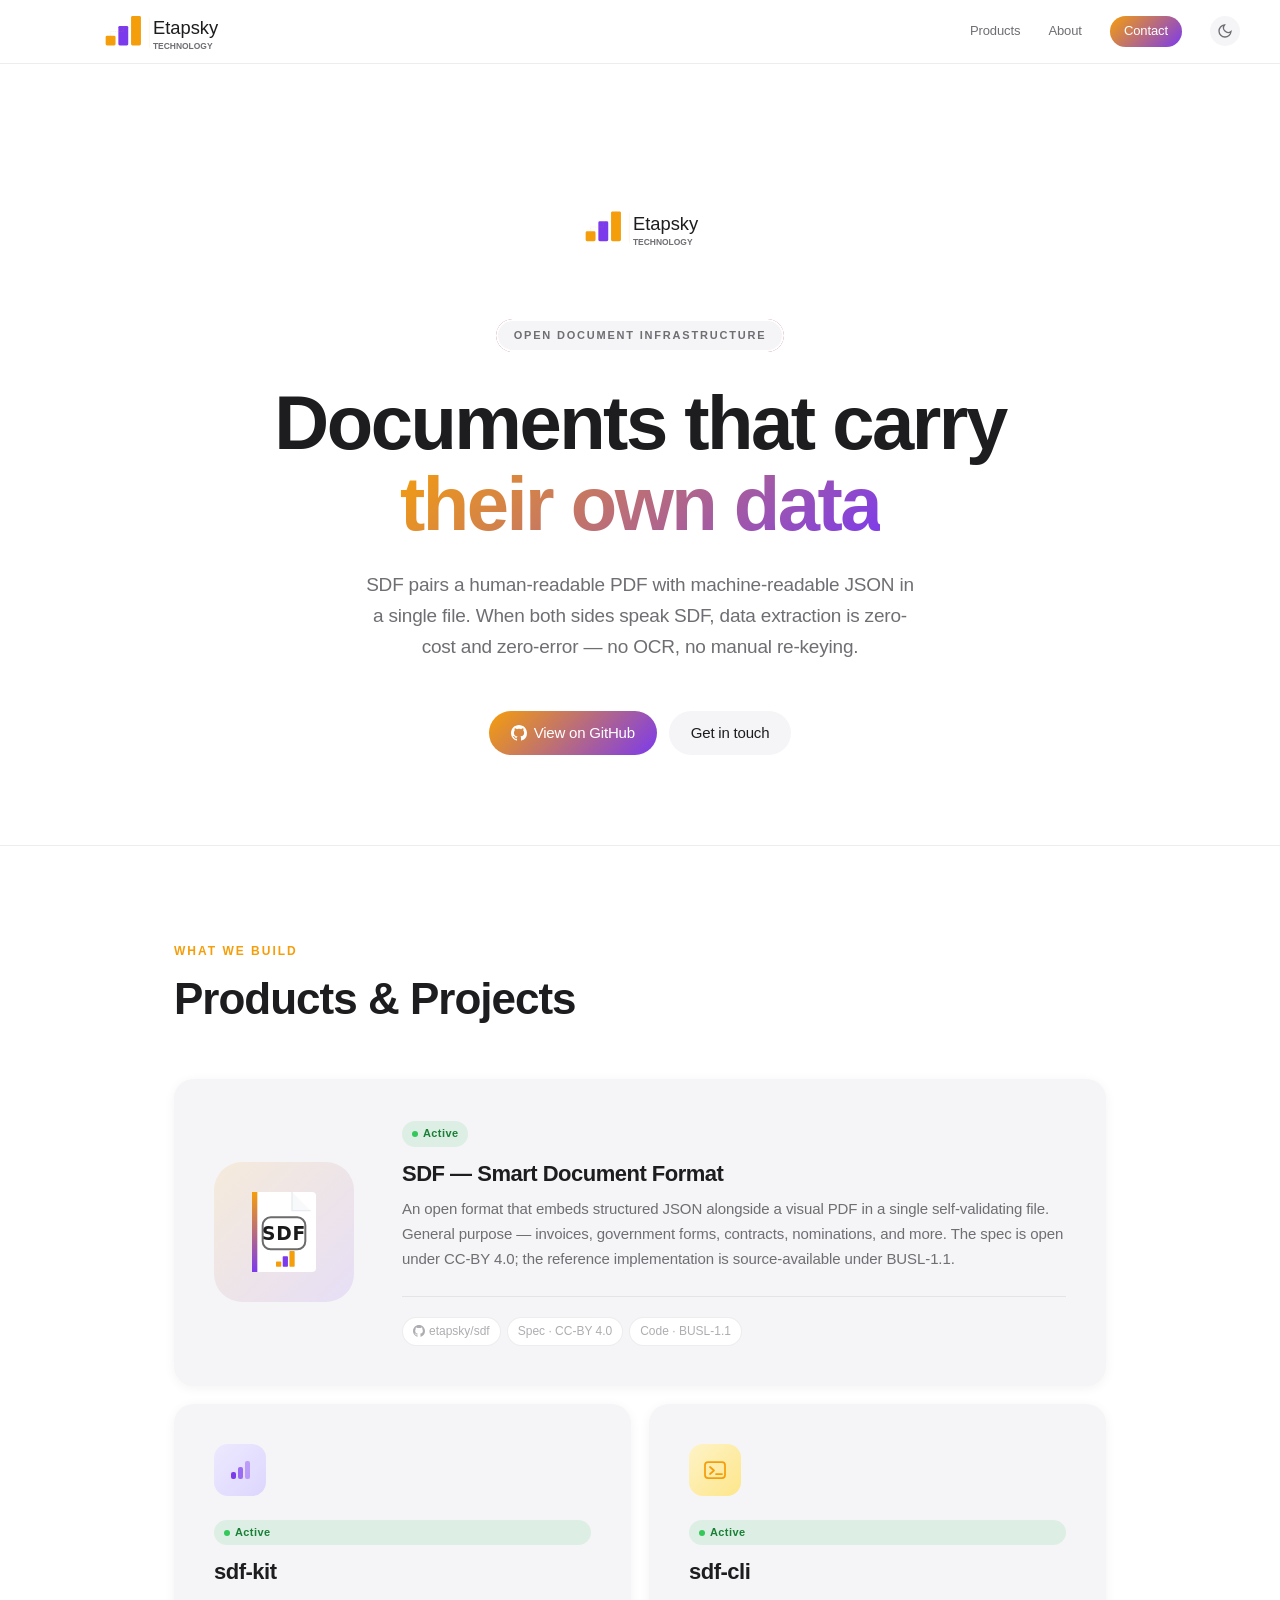
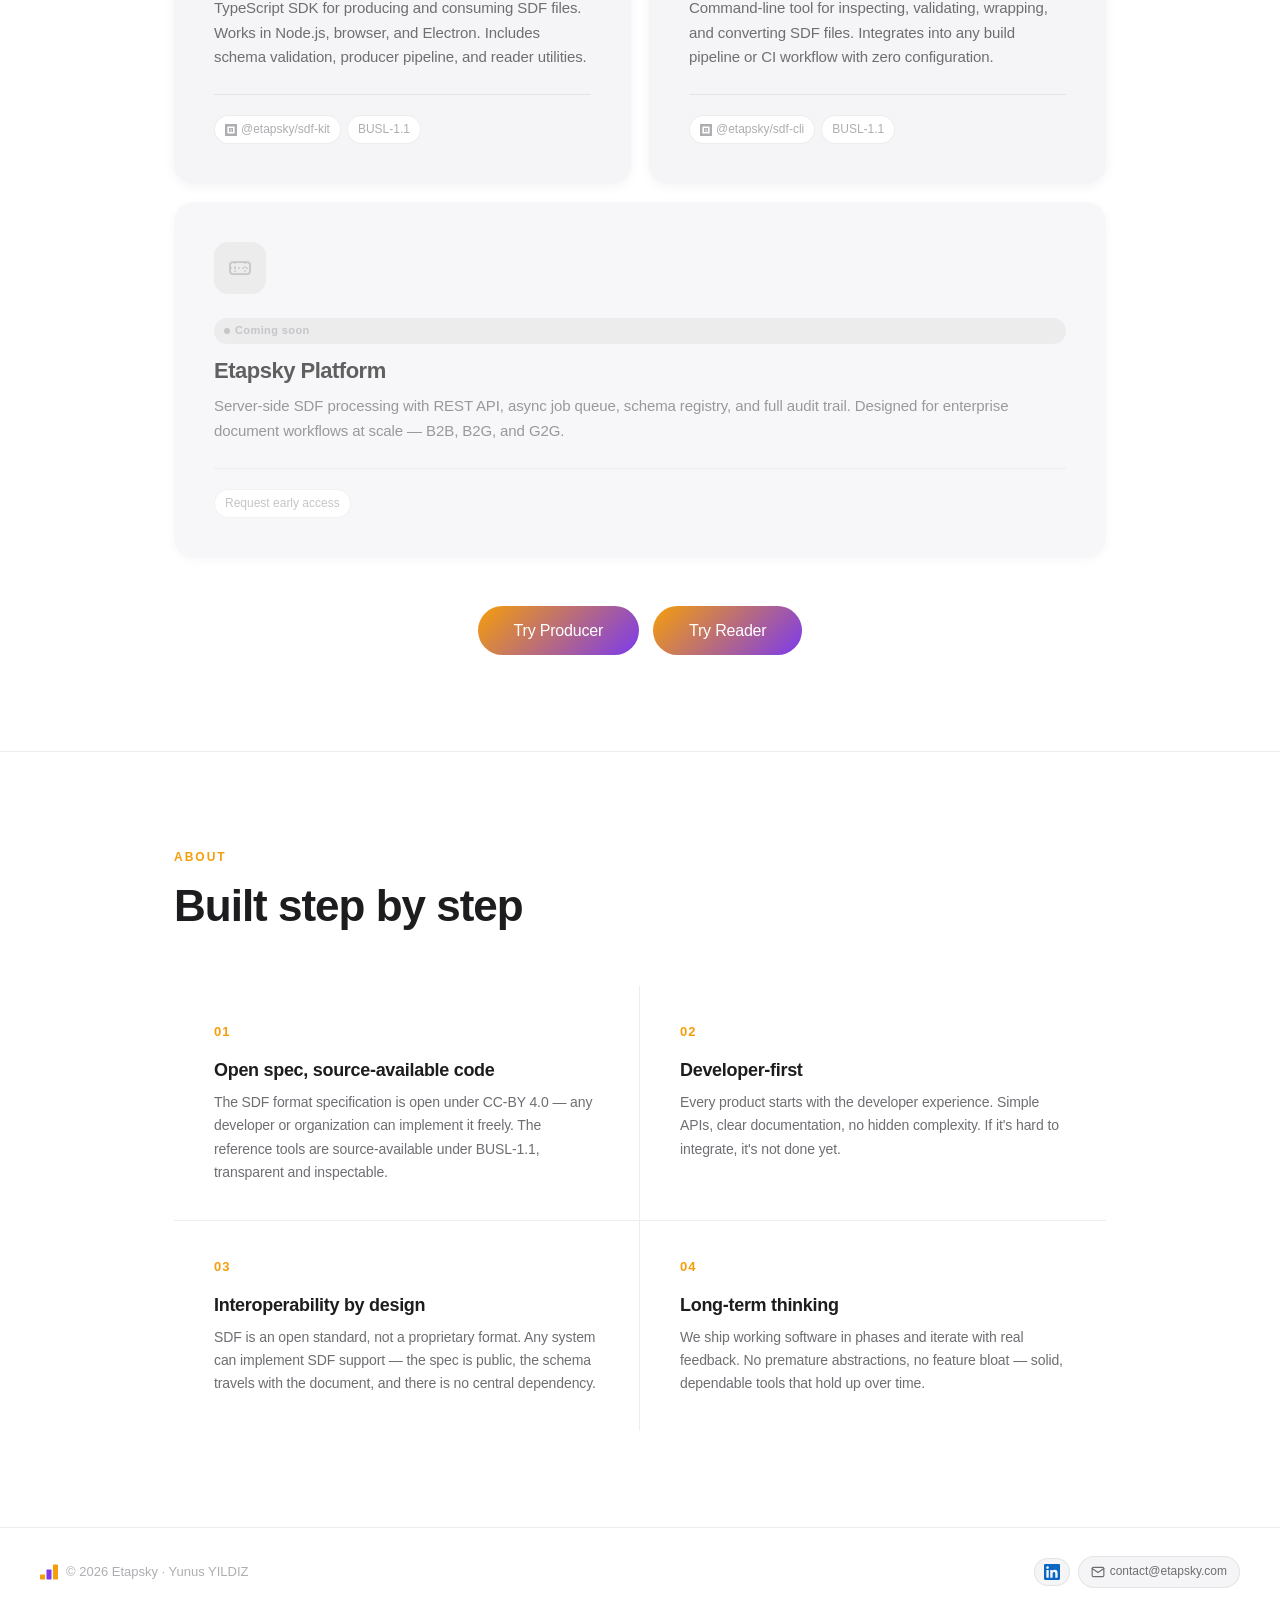
==== commit c4e5be65: "feat: header logo" ====
--- a/index.html
+++ b/index.html
@@ -84,15 +84,15 @@
         .nav-logo {
             display: flex;
             align-items: center;
-            height: 52px;
+            max-width: 240px;
         }
         .nav-logo picture {
             display: flex;
-            height: 100%;
+            width: 100%;
         }
         .nav-logo img {
-            height: 100%;
-            width: auto;
+            width: 100%;
+            height: auto;
             display: block;
         }
 
@@ -548,7 +548,6 @@
         /* Tablet narrow: ≤ 680px */
         @media (max-width: 680px) {
             nav { padding: 0 20px; height: 56px; }
-            .nav-logo { height: 44px; }
             .nav-links a[href="#products"],
             .nav-links a[href="#about"] { display: none; }
 
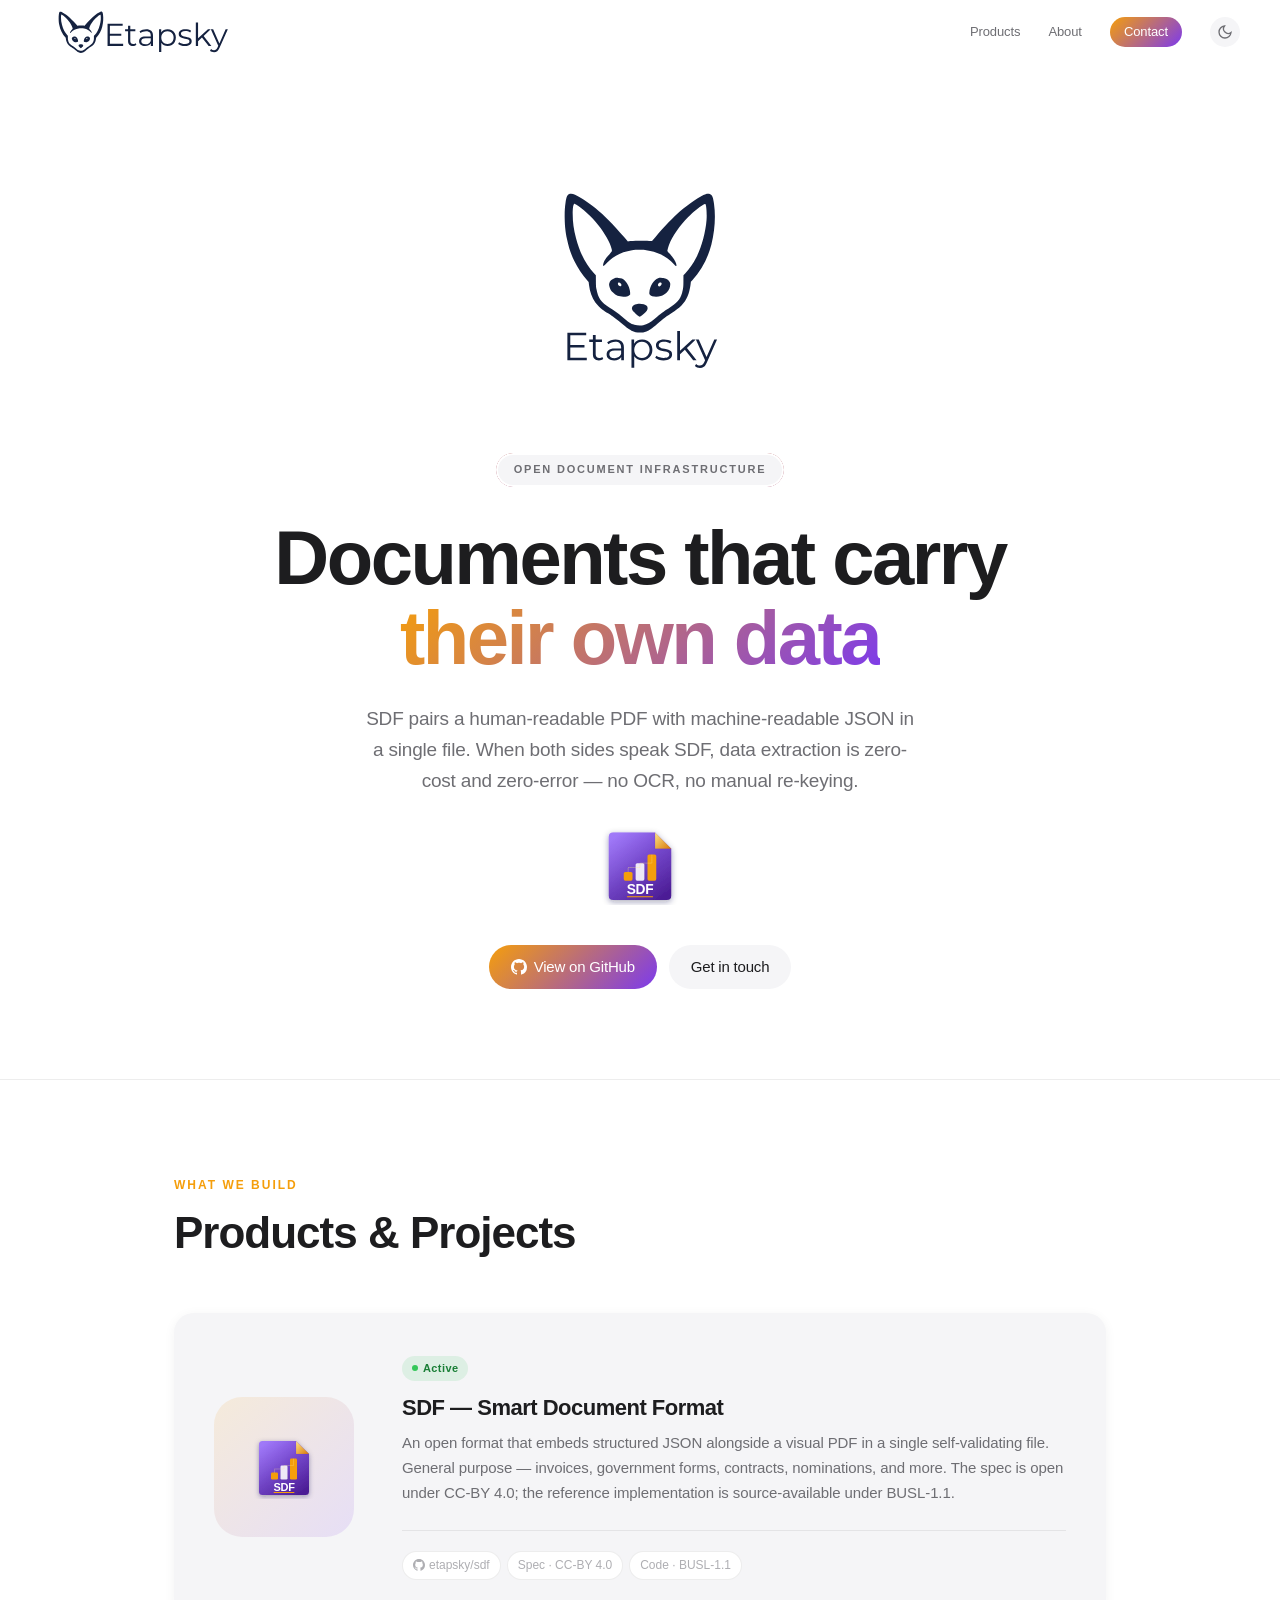
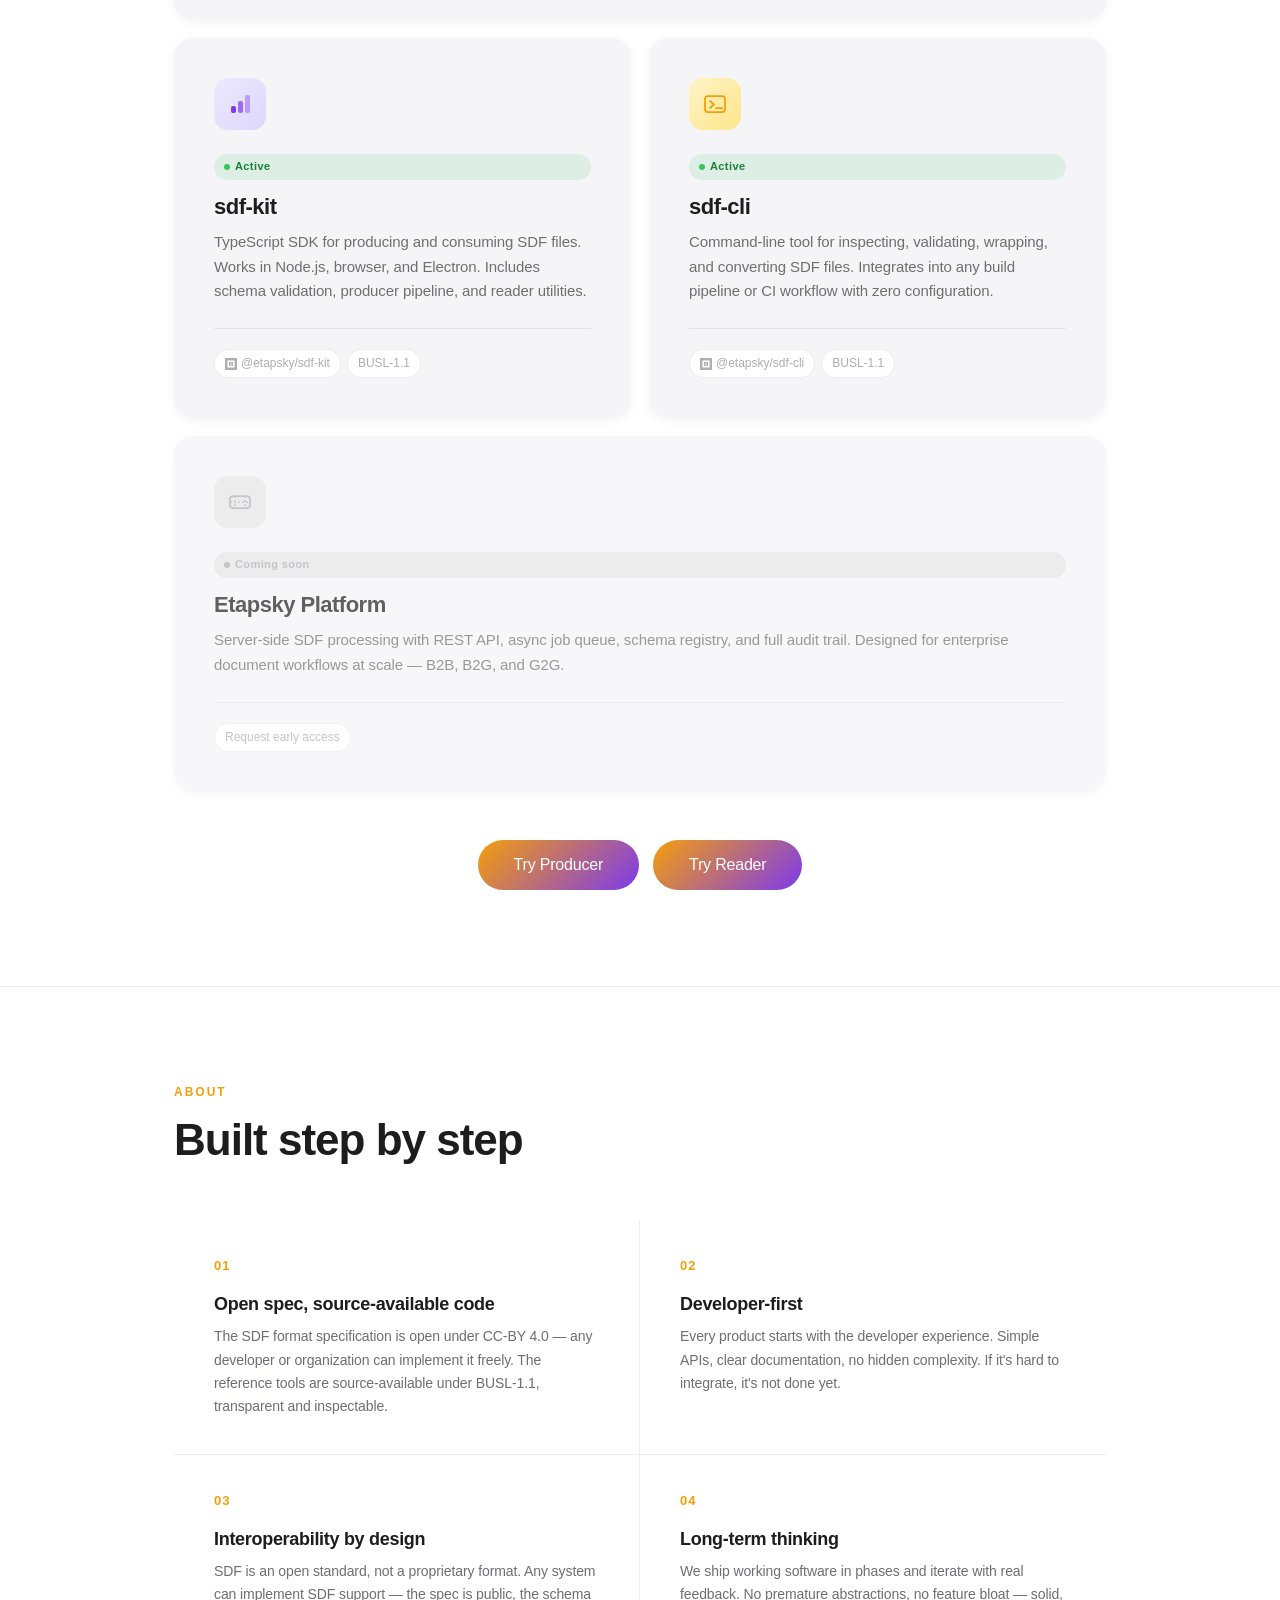
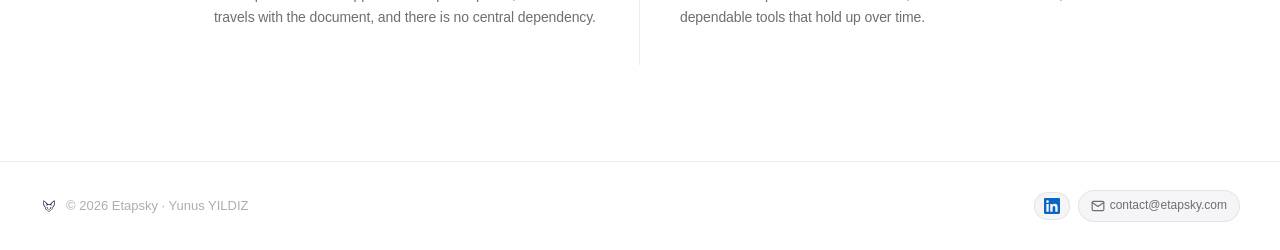
==== commit c3df0999: "feat: update logos and icons for branding consistency" ====
--- a/index.html
+++ b/index.html
@@ -3,7 +3,7 @@
 <head>
     <meta charset="UTF-8">
     <meta name="viewport" content="width=device-width, initial-scale=1.0">
-    <link rel="icon" href="./assets/etapsky_mark.svg" type="image/svg+xml">
+    <link rel="icon" href="./assets/brand/fennec-fox.svg" type="image/svg+xml">
     <title>Etapsky — Technology</title>
     <script>
       (function(){var d=document.documentElement,k='etapsky-theme',s=localStorage.getItem(k),p=window.matchMedia('(prefers-color-scheme: dark)').matches;d.setAttribute('data-theme',s||(p?'dark':'light'));})();
@@ -29,7 +29,6 @@
             --border:          rgba(0,0,0,0.07);
             --bg:              #ffffff;
             --card-bg:         #f5f5f7;
-            --nav-bg:          rgba(255,255,255,0.82);
             --shadow-sm:       0 2px 12px rgba(0,0,0,0.05);
             --shadow-md:       0 8px 40px rgba(0,0,0,0.10);
             --shadow-lg:       0 20px 60px rgba(0,0,0,0.13);
@@ -47,7 +46,6 @@
             --border:          rgba(255,255,255,0.08);
             --bg:              #000000;
             --card-bg:         #1c1c1e;
-            --nav-bg:          rgba(0,0,0,0.82);
             --shadow-sm:       0 2px 12px rgba(0,0,0,0.3);
             --shadow-md:       0 8px 40px rgba(0,0,0,0.5);
             --shadow-lg:       0 20px 60px rgba(0,0,0,0.6);
@@ -75,16 +73,13 @@
             justify-content: space-between;
             padding: 0 40px;
             height: 64px;
-            background: var(--nav-bg);
-            backdrop-filter: saturate(180%) blur(20px);
-            -webkit-backdrop-filter: saturate(180%) blur(20px);
-            border-bottom: 1px solid var(--border);
+            background: transparent;
         }
 
         .nav-logo {
             display: flex;
             align-items: center;
-            max-width: 240px;
+            max-width: 210px;
         }
         .nav-logo picture {
             display: flex;
@@ -95,6 +90,7 @@
             height: auto;
             display: block;
         }
+        html[data-theme="dark"] .nav-logo img { filter: invert(1); }
 
         .nav-links {
             display: flex;
@@ -198,6 +194,7 @@
             margin: 0 auto 40px;
         }
         .hero-logo img { width: 100%; height: auto; display: block; }
+        html[data-theme="dark"] .hero-logo img { filter: invert(1); }
 
         /* Heading */
         .hero h1 {
@@ -221,9 +218,21 @@
             font-weight: 400;
             color: var(--text-secondary);
             max-width: 560px;
-            margin: 0 auto 48px;
+            margin: 0 auto 28px;
             line-height: 1.65;
             letter-spacing: -0.2px;
+        }
+
+        .hero-sdf-mark {
+            margin: 0 auto 40px;
+            text-align: center;
+            line-height: 0;
+        }
+        .hero-sdf-mark img {
+            width: min(80px, 22vw);
+            height: auto;
+            display: inline-block;
+            vertical-align: middle;
         }
 
         /* Actions */
@@ -510,6 +519,18 @@
             font-size: 13px;
             color: var(--text-tertiary);
         }
+        .footer-mark {
+            display: inline-flex;
+            width: 18px;
+            height: 18px;
+            flex-shrink: 0;
+        }
+        .footer-mark img {
+            width: 18px;
+            height: 18px;
+            display: block;
+        }
+        html[data-theme="dark"] .footer-mark img { filter: invert(1); }
 
         .footer-links {
             display: flex;
@@ -595,10 +616,7 @@
 <!-- NAV -->
 <nav>
     <div class="nav-logo">
-        <picture>
-            <source srcset="./assets/etapsky_logo_dark.svg" media="(prefers-color-scheme: dark)">
-            <img src="./assets/etapsky_logo.svg" alt="Etapsky">
-        </picture>
+        <img src="./assets/brand/horizonral_logo.svg" alt="Etapsky" />
     </div>
     <div class="nav-links">
         <a href="#products">Products</a>
@@ -619,14 +637,14 @@
 <!-- HERO -->
 <section class="hero">
     <div class="hero-logo">
-        <picture>
-            <source srcset="./assets/etapsky_logo_dark.svg" media="(prefers-color-scheme: dark)">
-            <img src="./assets/etapsky_logo.svg" alt="Etapsky">
-        </picture>
+        <img src="./assets/brand/vertical_logo.svg" alt="Etapsky" />
     </div>
     <div class="hero-badge-wrap"><div class="hero-badge">Open Document Infrastructure</div></div>
     <h1>Documents that carry<br><em>their own data</em></h1>
     <p>SDF pairs a human-readable PDF with machine-readable JSON in a single file. When both sides speak SDF, data extraction is zero-cost and zero-error — no OCR, no manual re-keying.</p>
+    <div class="hero-sdf-mark" aria-hidden="true">
+        <img src="./assets/sdf_icon.svg" alt="" width="80" height="80" />
+    </div>
     <div class="hero-actions">
         <a href="https://github.com/etapsky" class="btn-primary" target="_blank" rel="noopener noreferrer">
             <svg width="16" height="16" viewBox="0 0 16 16" fill="currentColor"><path d="M8 0C3.58 0 0 3.58 0 8c0 3.54 2.29 6.53 5.47 7.59.4.07.55-.17.55-.38 0-.19-.01-.82-.01-1.49-2.01.37-2.53-.49-2.69-.94-.09-.23-.48-.94-.82-1.13-.28-.15-.68-.52-.01-.53.63-.01 1.08.58 1.23.82.72 1.21 1.87.87 2.33.66.07-.52.28-.87.51-1.07-1.78-.2-3.64-.89-3.64-3.95 0-.87.31-1.59.82-2.15-.08-.2-.36-1.02.08-2.12 0 0 .67-.21 2.2.82.64-.18 1.32-.27 2-.27.68 0 1.36.09 2 .27 1.53-1.04 2.2-.82 2.2-.82.44 1.1.16 1.92.08 2.12.51.56.82 1.27.82 2.15 0 3.07-1.87 3.75-3.65 3.95.29.25.54.73.54 1.48 0 1.07-.01 1.93-.01 2.2 0 .21.15.46.55.38A8.013 8.013 0 0016 8c0-4.42-3.58-8-8-8z"/></svg>
@@ -648,7 +666,7 @@
         <!-- SDF — featured card -->
         <div class="product-card card-featured">
             <div class="card-visual">
-                <img src="assets/sdf_icon.svg" alt="SDF" width="64" height="80" />
+                <img src="./assets/sdf_icon.svg" alt="SDF" width="64" height="64" />
             </div>
             <div class="card-body">
                 <span class="product-tag tag-active">Active</span>
@@ -766,7 +784,9 @@
 <!-- FOOTER -->
 <footer>
     <div class="footer-left">
-        <img src="./assets/etapsky_mark.svg" alt="" width="18" height="18" />
+        <span class="footer-mark" aria-hidden="true">
+            <img src="./assets/brand/fennec-fox.svg" alt="" width="18" height="18" />
+        </span>
         © 2026 Etapsky · Yunus YILDIZ
     </div>
     <div class="footer-links">
